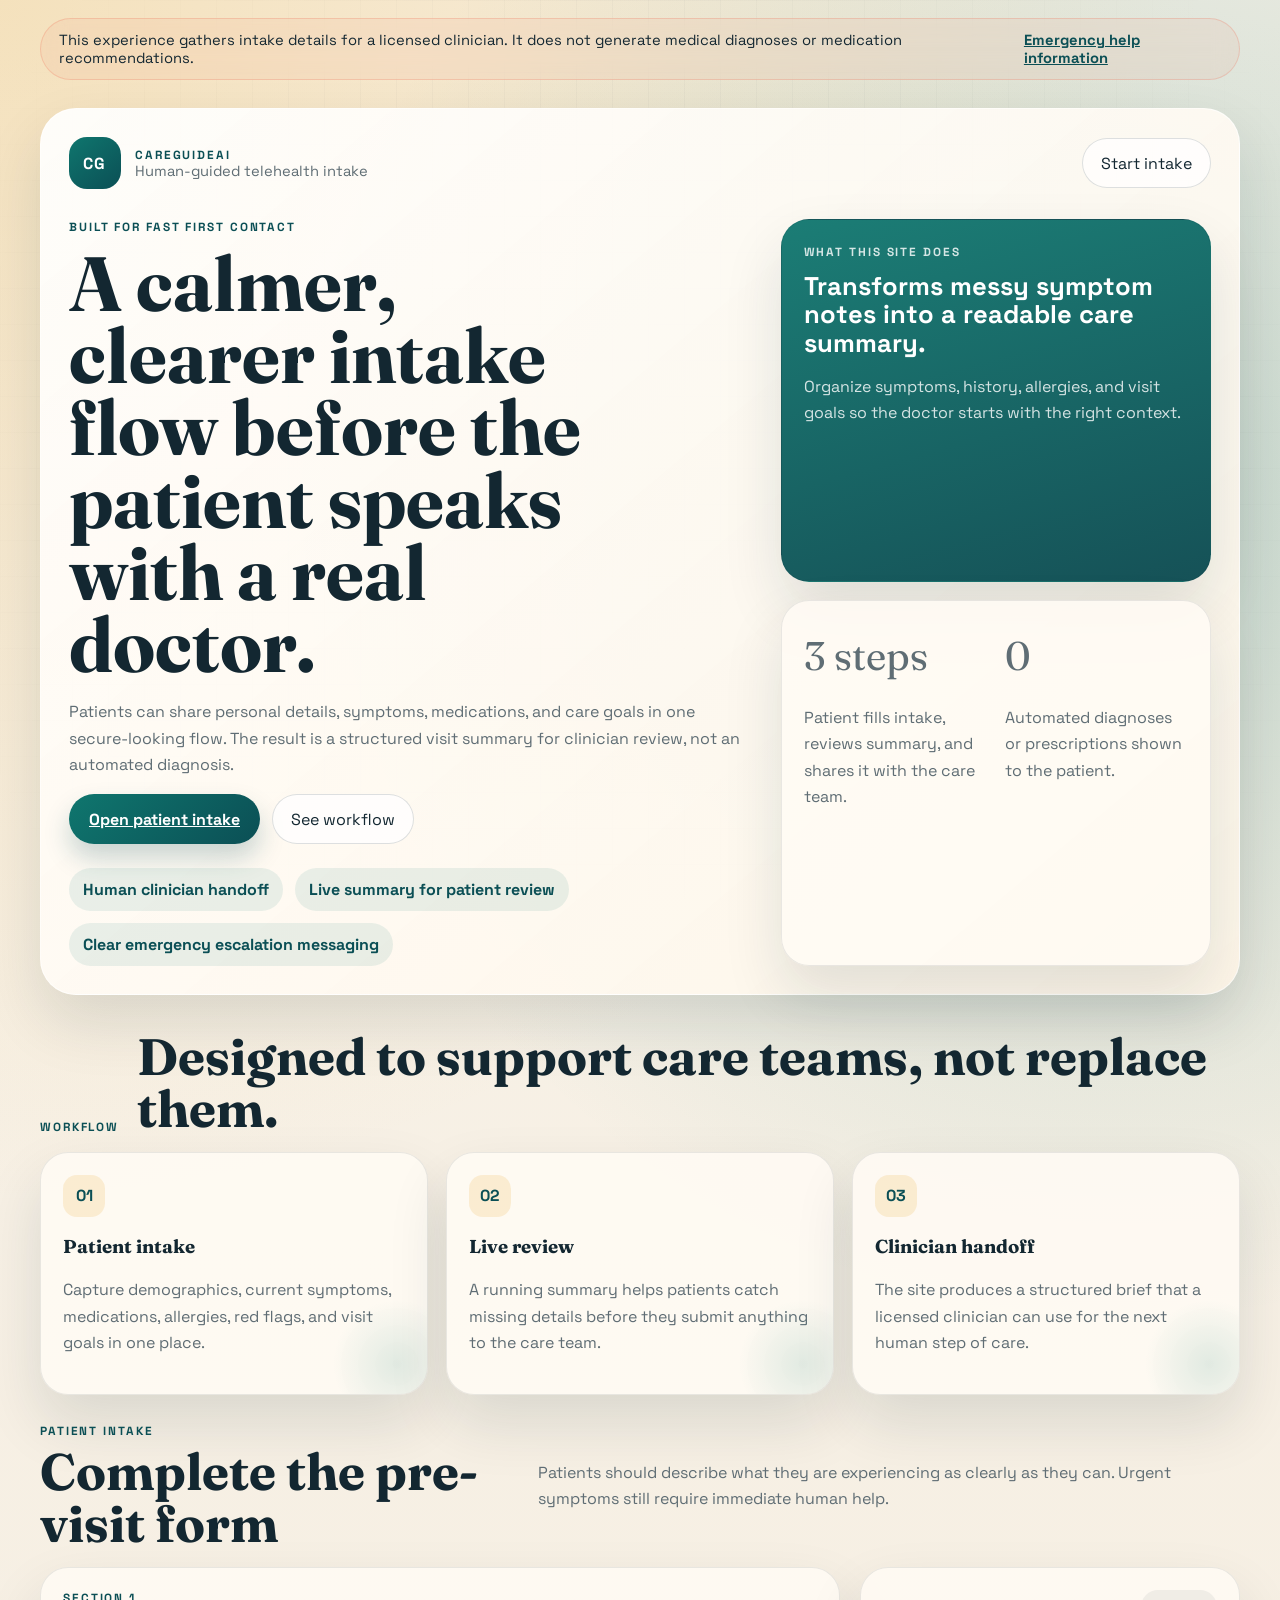
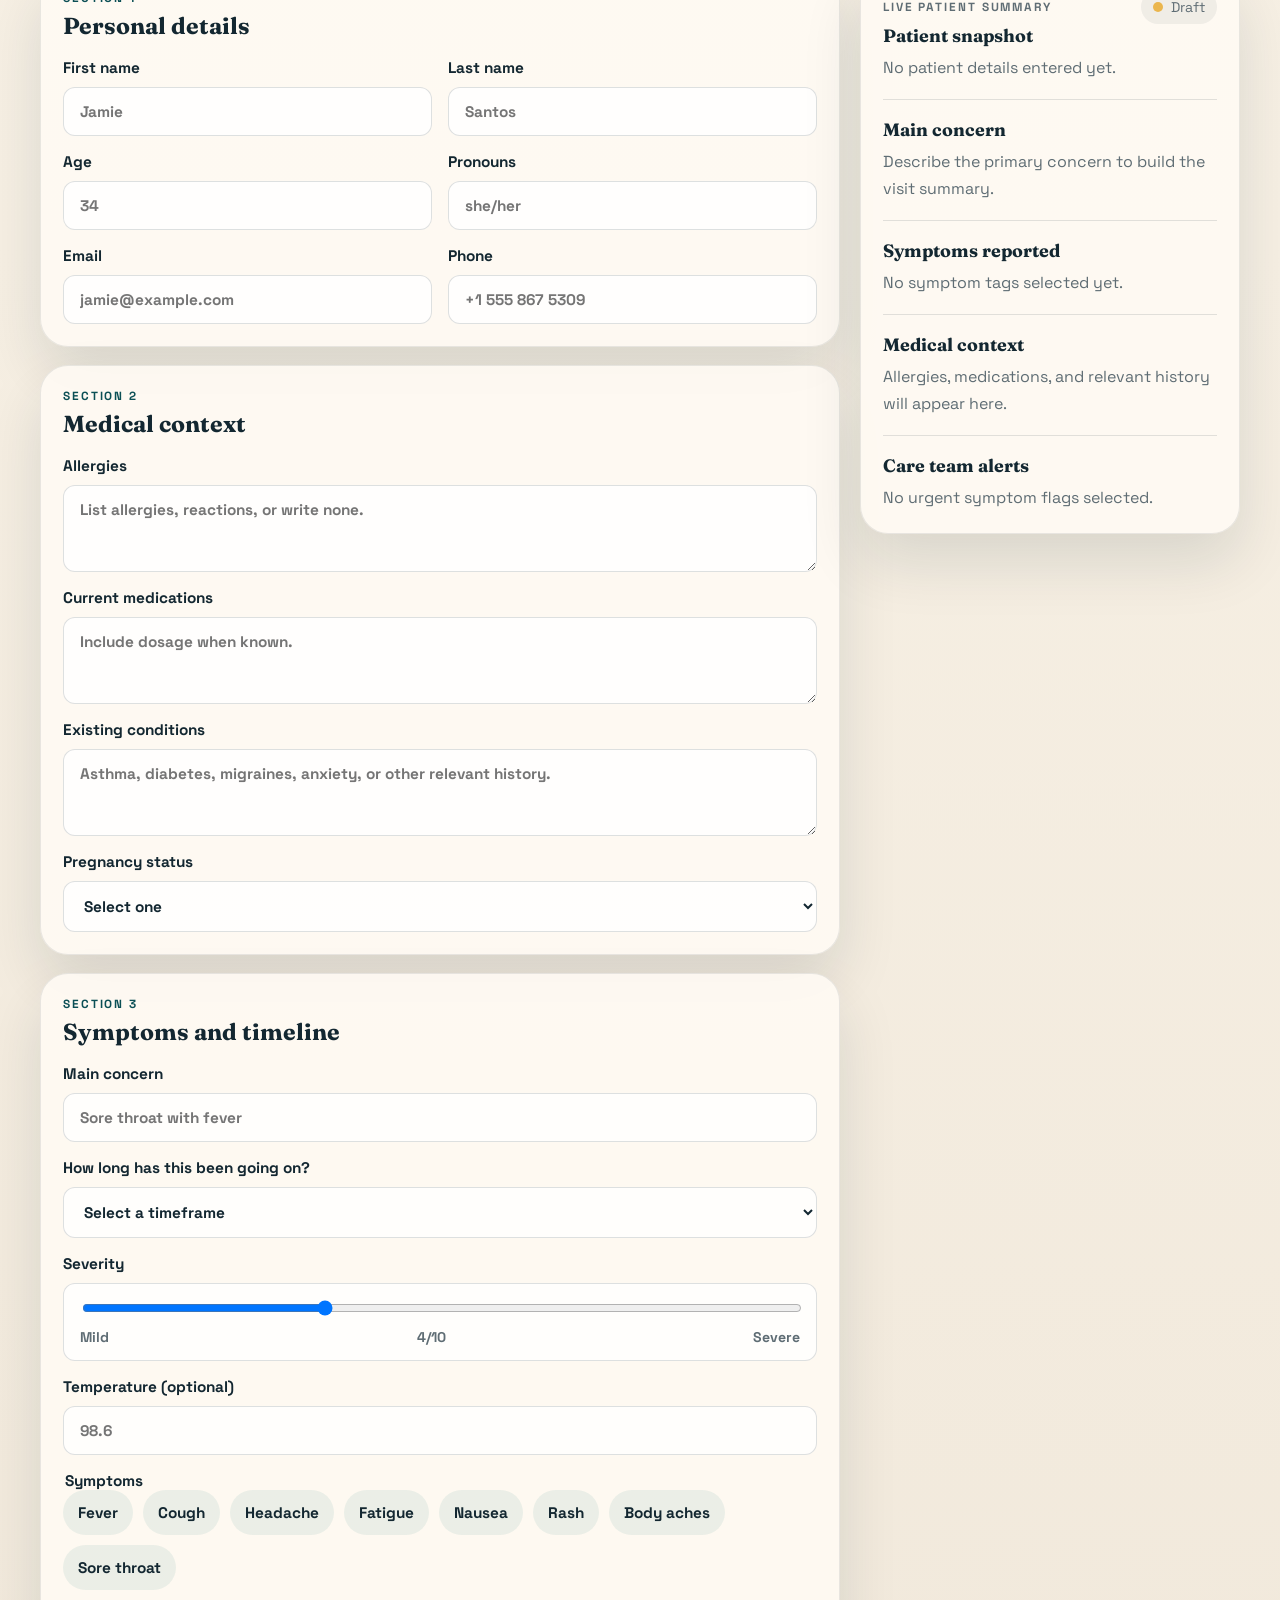
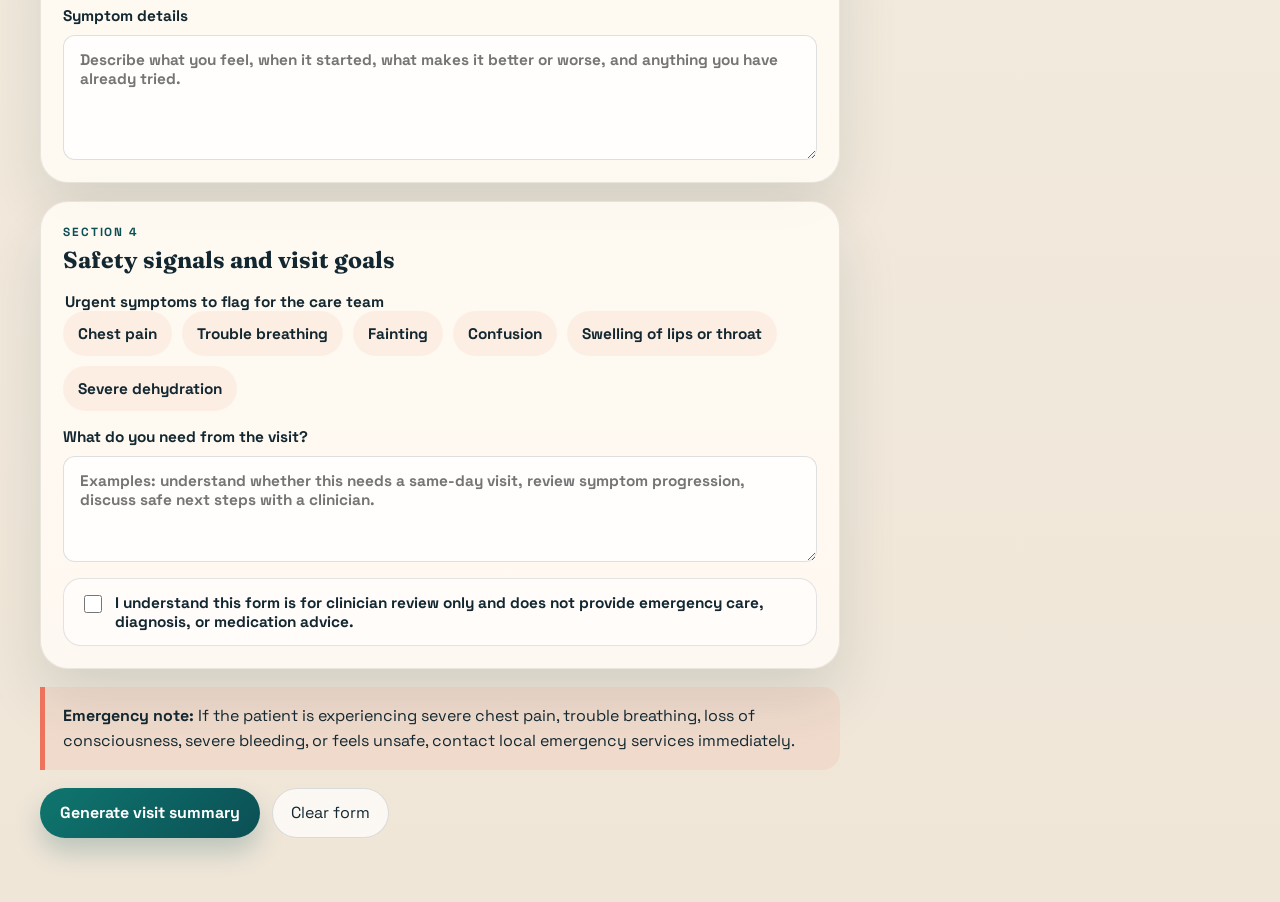
==== index.html @ bb49997b "Build intake website and sync project files" ====
<!DOCTYPE html>
<html lang="en">
  <head>
    <meta charset="UTF-8" />
    <meta name="viewport" content="width=device-width, initial-scale=1.0" />
    <title>CareGuideAI Intake</title>
    <meta
      name="description"
      content="A human-reviewed telehealth intake experience that gathers patient details and symptoms for clinician follow-up."
    />
    <link rel="preconnect" href="https://fonts.googleapis.com" />
    <link rel="preconnect" href="https://fonts.gstatic.com" crossorigin />
    <link
      href="https://fonts.googleapis.com/css2?family=Fraunces:opsz,wght@9..144,600;9..144,700&family=Space+Grotesk:wght@400;500;700&display=swap"
      rel="stylesheet"
    />
    <link rel="stylesheet" href="styles.css" />
  </head>
  <body>
    <div class="site-shell">
      <div class="safety-bar">
        <p>
          This experience gathers intake details for a licensed clinician. It
          does not generate medical diagnoses or medication recommendations.
        </p>
        <a href="#emergency-note">Emergency help information</a>
      </div>

      <header class="hero reveal">
        <nav class="topbar">
          <div class="brand-lockup">
            <span class="brand-mark">CG</span>
            <div>
              <p class="eyebrow">CareGuideAI</p>
              <p class="brand-copy">Human-guided telehealth intake</p>
            </div>
          </div>
          <a class="ghost-link" href="#intake">Start intake</a>
        </nav>

        <div class="hero-grid">
          <section class="hero-copy">
            <p class="eyebrow">Built for fast first contact</p>
            <h1>
              A calmer, clearer intake flow before the patient speaks with a
              real doctor.
            </h1>
            <p class="hero-text">
              Patients can share personal details, symptoms, medications, and
              care goals in one secure-looking flow. The result is a structured
              visit summary for clinician review, not an automated diagnosis.
            </p>
            <div class="cta-row">
              <a class="primary-button" href="#intake">Open patient intake</a>
              <a class="secondary-button" href="#workflow">See workflow</a>
            </div>
            <ul class="trust-points">
              <li>Human clinician handoff</li>
              <li>Live summary for patient review</li>
              <li>Clear emergency escalation messaging</li>
            </ul>
          </section>

          <aside class="hero-panel">
            <div class="hero-card accent-card">
              <p class="mini-label">What this site does</p>
              <h2>Transforms messy symptom notes into a readable care summary.</h2>
              <p>
                Organize symptoms, history, allergies, and visit goals so the
                doctor starts with the right context.
              </p>
            </div>
            <div class="hero-card metric-card">
              <div>
                <p class="metric-value">3 steps</p>
                <p class="metric-copy">Patient fills intake, reviews summary, and shares it with the care team.</p>
              </div>
              <div>
                <p class="metric-value">0</p>
                <p class="metric-copy">Automated diagnoses or prescriptions shown to the patient.</p>
              </div>
            </div>
          </aside>
        </div>
      </header>

      <main>
        <section id="workflow" class="workflow reveal">
          <div class="section-heading">
            <p class="eyebrow">Workflow</p>
            <h2>Designed to support care teams, not replace them.</h2>
          </div>
          <div class="workflow-grid">
            <article class="workflow-card">
              <span>01</span>
              <h3>Patient intake</h3>
              <p>
                Capture demographics, current symptoms, medications, allergies,
                red flags, and visit goals in one place.
              </p>
            </article>
            <article class="workflow-card">
              <span>02</span>
              <h3>Live review</h3>
              <p>
                A running summary helps patients catch missing details before
                they submit anything to the care team.
              </p>
            </article>
            <article class="workflow-card">
              <span>03</span>
              <h3>Clinician handoff</h3>
              <p>
                The site produces a structured brief that a licensed clinician
                can use for the next human step of care.
              </p>
            </article>
          </div>
        </section>

        <section id="intake" class="intake reveal">
          <div class="section-heading intake-heading">
            <div>
              <p class="eyebrow">Patient intake</p>
              <h2>Complete the pre-visit form</h2>
            </div>
            <p class="section-note">
              Patients should describe what they are experiencing as clearly as
              they can. Urgent symptoms still require immediate human help.
            </p>
          </div>

          <div class="intake-layout">
            <form id="intake-form" class="intake-form" novalidate>
              <section class="form-card">
                <div class="card-heading">
                  <p class="mini-label">Section 1</p>
                  <h3>Personal details</h3>
                </div>
                <div class="field-grid two-col">
                  <label>
                    First name
                    <input type="text" name="firstName" placeholder="Jamie" required />
                  </label>
                  <label>
                    Last name
                    <input type="text" name="lastName" placeholder="Santos" required />
                  </label>
                  <label>
                    Age
                    <input type="number" name="age" min="0" max="120" placeholder="34" required />
                  </label>
                  <label>
                    Pronouns
                    <input type="text" name="pronouns" placeholder="she/her" />
                  </label>
                  <label>
                    Email
                    <input type="email" name="email" placeholder="jamie@example.com" required />
                  </label>
                  <label>
                    Phone
                    <input type="tel" name="phone" placeholder="+1 555 867 5309" required />
                  </label>
                </div>
              </section>

              <section class="form-card">
                <div class="card-heading">
                  <p class="mini-label">Section 2</p>
                  <h3>Medical context</h3>
                </div>
                <div class="field-grid">
                  <label>
                    Allergies
                    <textarea
                      name="allergies"
                      rows="3"
                      placeholder="List allergies, reactions, or write none."
                    ></textarea>
                  </label>
                  <label>
                    Current medications
                    <textarea
                      name="medications"
                      rows="3"
                      placeholder="Include dosage when known."
                    ></textarea>
                  </label>
                  <label>
                    Existing conditions
                    <textarea
                      name="conditions"
                      rows="3"
                      placeholder="Asthma, diabetes, migraines, anxiety, or other relevant history."
                    ></textarea>
                  </label>
                  <label>
                    Pregnancy status
                    <select name="pregnancyStatus">
                      <option value="">Select one</option>
                      <option value="Not applicable">Not applicable</option>
                      <option value="Pregnant">Pregnant</option>
                      <option value="Possibly pregnant">Possibly pregnant</option>
                      <option value="Prefer not to say">Prefer not to say</option>
                    </select>
                  </label>
                </div>
              </section>

              <section class="form-card">
                <div class="card-heading">
                  <p class="mini-label">Section 3</p>
                  <h3>Symptoms and timeline</h3>
                </div>
                <div class="field-grid">
                  <label>
                    Main concern
                    <input
                      type="text"
                      name="mainConcern"
                      placeholder="Sore throat with fever"
                      required
                    />
                  </label>
                  <label>
                    How long has this been going on?
                    <select name="duration">
                      <option value="">Select a timeframe</option>
                      <option value="Less than 24 hours">Less than 24 hours</option>
                      <option value="1 to 3 days">1 to 3 days</option>
                      <option value="4 to 7 days">4 to 7 days</option>
                      <option value="More than 1 week">More than 1 week</option>
                      <option value="Recurring">Recurring</option>
                    </select>
                  </label>
                  <label>
                    Severity
                    <div class="range-wrap">
                      <input type="range" name="severity" min="1" max="10" value="4" />
                      <div class="range-caption">
                        <span>Mild</span>
                        <output for="severity" id="severity-output">4/10</output>
                        <span>Severe</span>
                      </div>
                    </div>
                  </label>
                  <label>
                    Temperature (optional)
                    <input
                      type="number"
                      name="temperature"
                      min="90"
                      max="110"
                      step="0.1"
                      placeholder="98.6"
                    />
                  </label>
                  <fieldset class="chip-fieldset">
                    <legend>Symptoms</legend>
                    <div class="chip-grid">
                      <label class="chip">
                        <input type="checkbox" name="symptoms" value="Fever" />
                        <span>Fever</span>
                      </label>
                      <label class="chip">
                        <input type="checkbox" name="symptoms" value="Cough" />
                        <span>Cough</span>
                      </label>
                      <label class="chip">
                        <input type="checkbox" name="symptoms" value="Headache" />
                        <span>Headache</span>
                      </label>
                      <label class="chip">
                        <input type="checkbox" name="symptoms" value="Fatigue" />
                        <span>Fatigue</span>
                      </label>
                      <label class="chip">
                        <input type="checkbox" name="symptoms" value="Nausea" />
                        <span>Nausea</span>
                      </label>
                      <label class="chip">
                        <input type="checkbox" name="symptoms" value="Rash" />
                        <span>Rash</span>
                      </label>
                      <label class="chip">
                        <input type="checkbox" name="symptoms" value="Body aches" />
                        <span>Body aches</span>
                      </label>
                      <label class="chip">
                        <input type="checkbox" name="symptoms" value="Sore throat" />
                        <span>Sore throat</span>
                      </label>
                    </div>
                  </fieldset>
                  <label>
                    Symptom details
                    <textarea
                      name="symptomDetails"
                      rows="5"
                      placeholder="Describe what you feel, when it started, what makes it better or worse, and anything you have already tried."
                      required
                    ></textarea>
                  </label>
                </div>
              </section>

              <section class="form-card">
                <div class="card-heading">
                  <p class="mini-label">Section 4</p>
                  <h3>Safety signals and visit goals</h3>
                </div>
                <div class="field-grid">
                  <fieldset class="chip-fieldset">
                    <legend>Urgent symptoms to flag for the care team</legend>
                    <div class="chip-grid">
                      <label class="chip chip-alert">
                        <input type="checkbox" name="redFlags" value="Chest pain" />
                        <span>Chest pain</span>
                      </label>
                      <label class="chip chip-alert">
                        <input type="checkbox" name="redFlags" value="Trouble breathing" />
                        <span>Trouble breathing</span>
                      </label>
                      <label class="chip chip-alert">
                        <input type="checkbox" name="redFlags" value="Fainting" />
                        <span>Fainting</span>
                      </label>
                      <label class="chip chip-alert">
                        <input type="checkbox" name="redFlags" value="Confusion" />
                        <span>Confusion</span>
                      </label>
                      <label class="chip chip-alert">
                        <input type="checkbox" name="redFlags" value="Swelling of lips or throat" />
                        <span>Swelling of lips or throat</span>
                      </label>
                      <label class="chip chip-alert">
                        <input type="checkbox" name="redFlags" value="Severe dehydration" />
                        <span>Severe dehydration</span>
                      </label>
                    </div>
                  </fieldset>
                  <label>
                    What do you need from the visit?
                    <textarea
                      name="visitGoals"
                      rows="4"
                      placeholder="Examples: understand whether this needs a same-day visit, review symptom progression, discuss safe next steps with a clinician."
                    ></textarea>
                  </label>
                  <label class="consent">
                    <input type="checkbox" name="consent" required />
                    <span>
                      I understand this form is for clinician review only and
                      does not provide emergency care, diagnosis, or medication
                      advice.
                    </span>
                  </label>
                </div>
              </section>

              <div id="emergency-note" class="emergency-note">
                <strong>Emergency note:</strong>
                If the patient is experiencing severe chest pain, trouble
                breathing, loss of consciousness, severe bleeding, or feels
                unsafe, contact local emergency services immediately.
              </div>

              <div class="form-actions">
                <button class="primary-button" type="submit">Generate visit summary</button>
                <button class="secondary-button" type="reset">Clear form</button>
              </div>
            </form>

            <aside class="summary-panel">
              <div class="summary-card">
                <div class="summary-header">
                  <p class="mini-label">Live patient summary</p>
                  <div class="status-pill">
                    <span class="status-dot"></span>
                    Draft
                  </div>
                </div>

                <section>
                  <h3>Patient snapshot</h3>
                  <p id="summary-identity">No patient details entered yet.</p>
                </section>

                <section>
                  <h3>Main concern</h3>
                  <p id="summary-main-concern">Describe the primary concern to build the visit summary.</p>
                </section>

                <section>
                  <h3>Symptoms reported</h3>
                  <p id="summary-symptoms">No symptom tags selected yet.</p>
                </section>

                <section>
                  <h3>Medical context</h3>
                  <p id="summary-context">Allergies, medications, and relevant history will appear here.</p>
                </section>

                <section>
                  <h3>Care team alerts</h3>
                  <div id="summary-alerts" class="alert-stack">
                    <p class="muted">No urgent symptom flags selected.</p>
                  </div>
                </section>
              </div>
            </aside>
          </div>
        </section>

        <section id="result" class="result reveal" hidden>
          <div class="section-heading">
            <p class="eyebrow">Clinician handoff</p>
            <h2>Visit summary ready to share</h2>
          </div>
          <div class="result-card">
            <div class="result-banner">
              <span>Human review required</span>
              <p>
                This summary is for a licensed clinician to review. It does not
                replace medical judgment or emergency services.
              </p>
            </div>
            <pre id="result-summary" class="summary-output"></pre>
            <div class="result-actions">
              <button id="copy-summary" class="primary-button" type="button">Copy summary</button>
              <button id="edit-intake" class="secondary-button" type="button">Edit intake</button>
            </div>
            <p id="copy-feedback" class="copy-feedback" aria-live="polite"></p>
          </div>
        </section>
      </main>
    </div>

    <script src="script.js"></script>
  </body>
</html>
---- styles.css ----
:root {
  --bg: #f6efe3;
  --bg-alt: #fffaf2;
  --panel: rgba(255, 251, 244, 0.88);
  --ink: #132731;
  --muted: #5f6d74;
  --teal: #0f766e;
  --teal-deep: #0b4f55;
  --coral: #ee735d;
  --mustard: #ebb64d;
  --line: rgba(19, 39, 49, 0.12);
  --shadow: 0 28px 60px rgba(19, 39, 49, 0.12);
  --radius-lg: 28px;
  --radius-md: 18px;
  --radius-sm: 12px;
}

* {
  box-sizing: border-box;
}

html {
  scroll-behavior: smooth;
}

body {
  margin: 0;
  font-family: "Space Grotesk", sans-serif;
  color: var(--ink);
  background:
    radial-gradient(circle at top left, rgba(235, 182, 77, 0.28), transparent 28%),
    radial-gradient(circle at 88% 12%, rgba(15, 118, 110, 0.22), transparent 22%),
    linear-gradient(180deg, #f8f2e8 0%, #f6efe3 45%, #efe6d8 100%);
}

body::before {
  content: "";
  position: fixed;
  inset: 0;
  pointer-events: none;
  background-image:
    linear-gradient(rgba(19, 39, 49, 0.025) 1px, transparent 1px),
    linear-gradient(90deg, rgba(19, 39, 49, 0.025) 1px, transparent 1px);
  background-size: 36px 36px;
  mask-image: radial-gradient(circle at center, black 55%, transparent 95%);
}

.site-shell {
  width: min(1200px, calc(100% - 32px));
  margin: 18px auto 64px;
}

.safety-bar {
  display: flex;
  justify-content: space-between;
  align-items: center;
  gap: 16px;
  padding: 12px 18px;
  border: 1px solid rgba(238, 115, 93, 0.26);
  border-radius: 999px;
  background: rgba(238, 115, 93, 0.08);
  backdrop-filter: blur(12px);
}

.safety-bar p,
.safety-bar a {
  margin: 0;
  font-size: 0.92rem;
}

.safety-bar a {
  color: var(--teal-deep);
  font-weight: 700;
}

.hero,
.workflow,
.intake,
.result {
  margin-top: 28px;
}

.hero {
  padding: 28px;
  border-radius: 36px;
  background:
    linear-gradient(140deg, rgba(255, 255, 255, 0.86), rgba(255, 246, 232, 0.92)),
    rgba(255, 255, 255, 0.3);
  border: 1px solid rgba(255, 255, 255, 0.7);
  box-shadow: var(--shadow);
}

.topbar {
  display: flex;
  justify-content: space-between;
  align-items: center;
  gap: 20px;
}

.brand-lockup {
  display: flex;
  align-items: center;
  gap: 14px;
}

.brand-mark {
  display: inline-grid;
  place-items: center;
  width: 52px;
  height: 52px;
  border-radius: 18px;
  background: linear-gradient(140deg, var(--teal), var(--teal-deep));
  color: white;
  font-weight: 700;
  letter-spacing: 0.08em;
}

.eyebrow,
.mini-label,
.brand-copy {
  margin: 0;
}

.eyebrow,
.mini-label {
  text-transform: uppercase;
  letter-spacing: 0.16em;
  font-size: 0.74rem;
  font-weight: 700;
  color: var(--teal-deep);
}

.brand-copy {
  color: var(--muted);
  font-size: 0.92rem;
}

.ghost-link,
.secondary-button {
  color: var(--ink);
  text-decoration: none;
  font-weight: 700;
  border: 1px solid var(--line);
  background: rgba(255, 255, 255, 0.72);
}

.hero-grid {
  display: grid;
  grid-template-columns: 1.35fr 0.85fr;
  gap: 28px;
  margin-top: 30px;
}

.hero-copy h1,
.section-heading h2,
.card-heading h3,
.workflow-card h3,
.summary-card h3,
.result-banner span {
  font-family: "Fraunces", serif;
  font-weight: 700;
}

.hero-copy h1 {
  margin: 14px 0 18px;
  font-size: clamp(2.8rem, 6vw, 5rem);
  line-height: 0.94;
  max-width: 11ch;
}

.hero-text,
.section-note,
.workflow-card p,
.hero-card p,
.metric-copy,
.result-banner p {
  color: var(--muted);
  line-height: 1.65;
}

.cta-row,
.form-actions,
.result-actions {
  display: flex;
  flex-wrap: wrap;
  gap: 12px;
}

.primary-button,
.secondary-button,
.ghost-link {
  display: inline-flex;
  align-items: center;
  justify-content: center;
  min-height: 50px;
  padding: 0 20px;
  border-radius: 999px;
  font: inherit;
  cursor: pointer;
  transition:
    transform 160ms ease,
    box-shadow 160ms ease,
    background 160ms ease;
}

.primary-button {
  border: none;
  background: linear-gradient(135deg, var(--teal), var(--teal-deep));
  color: white;
  font-weight: 700;
  box-shadow: 0 14px 26px rgba(11, 79, 85, 0.22);
}

.primary-button:hover,
.secondary-button:hover,
.ghost-link:hover {
  transform: translateY(-2px);
}

.secondary-button,
.ghost-link {
  padding-inline: 18px;
  border: 1px solid rgba(19, 39, 49, 0.14);
}

.trust-points {
  display: flex;
  flex-wrap: wrap;
  gap: 12px;
  padding: 0;
  margin: 24px 0 0;
  list-style: none;
}

.trust-points li {
  padding: 11px 14px;
  border-radius: 999px;
  background: rgba(15, 118, 110, 0.09);
  color: var(--teal-deep);
  font-weight: 700;
}

.hero-panel {
  display: grid;
  gap: 18px;
}

.hero-card,
.workflow-card,
.form-card,
.summary-card,
.result-card {
  border-radius: var(--radius-lg);
  border: 1px solid rgba(19, 39, 49, 0.09);
  background: var(--panel);
  box-shadow: var(--shadow);
}

.hero-card {
  padding: 22px;
}

.hero-card h2 {
  margin: 10px 0 8px;
  font-size: 1.6rem;
  line-height: 1.12;
}

.accent-card {
  background:
    linear-gradient(165deg, rgba(15, 118, 110, 0.95), rgba(9, 72, 78, 0.95)),
    var(--panel);
  color: white;
}

.accent-card .mini-label,
.accent-card p {
  color: rgba(255, 255, 255, 0.82);
}

.metric-card {
  display: grid;
  grid-template-columns: repeat(2, minmax(0, 1fr));
  gap: 18px;
}

.metric-value {
  margin: 0 0 6px;
  font-family: "Fraunces", serif;
  font-size: 2.5rem;
  line-height: 1;
}

.section-heading {
  display: flex;
  justify-content: space-between;
  align-items: end;
  gap: 18px;
  margin-bottom: 18px;
}

.section-heading h2 {
  margin: 8px 0 0;
  font-size: clamp(2rem, 4vw, 3.2rem);
  line-height: 1;
}

.workflow-grid {
  display: grid;
  grid-template-columns: repeat(3, minmax(0, 1fr));
  gap: 18px;
}

.workflow-card {
  position: relative;
  overflow: hidden;
  padding: 22px;
}

.workflow-card span {
  display: inline-grid;
  place-items: center;
  width: 42px;
  height: 42px;
  border-radius: 14px;
  background: rgba(235, 182, 77, 0.2);
  color: var(--teal-deep);
  font-weight: 700;
}

.workflow-card::after {
  content: "";
  position: absolute;
  inset: auto -40px -40px auto;
  width: 140px;
  height: 140px;
  border-radius: 50%;
  background: radial-gradient(circle, rgba(15, 118, 110, 0.12), transparent 65%);
}

.intake-heading {
  align-items: center;
}

.intake-layout {
  display: grid;
  grid-template-columns: minmax(0, 1.1fr) minmax(320px, 380px);
  gap: 20px;
  align-items: start;
}

.intake-form {
  display: grid;
  gap: 18px;
}

.form-card,
.summary-card,
.result-card {
  padding: 22px;
}

.card-heading h3 {
  margin: 6px 0 0;
  font-size: 1.45rem;
}

.field-grid {
  display: grid;
  gap: 16px;
  margin-top: 18px;
}

.two-col {
  grid-template-columns: repeat(2, minmax(0, 1fr));
}

label,
fieldset {
  display: grid;
  gap: 10px;
  font-size: 0.96rem;
  font-weight: 700;
}

input,
textarea,
select {
  width: 100%;
  border: 1px solid rgba(19, 39, 49, 0.14);
  border-radius: var(--radius-sm);
  background: rgba(255, 255, 255, 0.78);
  padding: 14px 16px;
  font: inherit;
  color: var(--ink);
}

textarea {
  resize: vertical;
}

input:focus,
textarea:focus,
select:focus {
  outline: 2px solid rgba(15, 118, 110, 0.18);
  border-color: rgba(15, 118, 110, 0.45);
}

.range-wrap {
  padding: 14px 16px;
  border: 1px solid rgba(19, 39, 49, 0.14);
  border-radius: var(--radius-sm);
  background: rgba(255, 255, 255, 0.78);
}

input[type="range"] {
  padding: 0;
  border: none;
  background: transparent;
}

.range-caption {
  display: flex;
  justify-content: space-between;
  align-items: center;
  margin-top: 8px;
  font-size: 0.88rem;
  color: var(--muted);
}

.chip-fieldset {
  padding: 0;
  border: none;
  margin: 0;
}

.chip-grid {
  display: flex;
  flex-wrap: wrap;
  gap: 10px;
}

.chip {
  position: relative;
  display: inline-flex;
  align-items: center;
}

.chip input {
  position: absolute;
  inset: 0;
  opacity: 0;
  cursor: pointer;
}

.chip span {
  display: inline-flex;
  align-items: center;
  padding: 12px 14px;
  border-radius: 999px;
  background: rgba(15, 118, 110, 0.08);
  color: var(--ink);
  border: 1px solid transparent;
  transition: all 140ms ease;
}

.chip input:checked + span {
  background: rgba(15, 118, 110, 0.16);
  border-color: rgba(15, 118, 110, 0.3);
  color: var(--teal-deep);
}

.chip-alert span {
  background: rgba(238, 115, 93, 0.08);
}

.chip-alert input:checked + span {
  background: rgba(238, 115, 93, 0.16);
  border-color: rgba(238, 115, 93, 0.3);
  color: #943625;
}

.consent {
  grid-template-columns: auto 1fr;
  align-items: start;
  border: 1px solid rgba(19, 39, 49, 0.12);
  border-radius: var(--radius-md);
  padding: 14px 16px;
  background: rgba(255, 255, 255, 0.6);
}

.consent input {
  width: 18px;
  height: 18px;
  margin-top: 2px;
}

.emergency-note {
  border-left: 5px solid var(--coral);
  padding: 16px 18px;
  border-radius: 0 var(--radius-md) var(--radius-md) 0;
  background: rgba(238, 115, 93, 0.1);
  line-height: 1.6;
}

.summary-panel {
  position: sticky;
  top: 18px;
}

.summary-header {
  display: flex;
  justify-content: space-between;
  align-items: center;
  gap: 12px;
}

.summary-card section + section {
  margin-top: 18px;
  padding-top: 18px;
  border-top: 1px solid var(--line);
}

.summary-card h3 {
  margin: 0 0 8px;
  font-size: 1.12rem;
}

.summary-card p {
  margin: 0;
  line-height: 1.65;
  color: var(--muted);
}

.status-pill {
  display: inline-flex;
  align-items: center;
  gap: 8px;
  padding: 8px 12px;
  border-radius: 999px;
  background: rgba(19, 39, 49, 0.06);
  font-size: 0.88rem;
  color: var(--muted);
}

.status-dot {
  width: 10px;
  height: 10px;
  border-radius: 50%;
  background: var(--mustard);
}

.alert-stack {
  display: grid;
  gap: 10px;
}

.alert-chip {
  display: inline-flex;
  width: fit-content;
  padding: 10px 12px;
  border-radius: 999px;
  background: rgba(238, 115, 93, 0.14);
  color: #943625;
  font-weight: 700;
}

.muted {
  color: var(--muted);
}

.result-card {
  display: grid;
  gap: 18px;
}

.result-banner {
  padding: 18px;
  border-radius: var(--radius-md);
  background: linear-gradient(135deg, rgba(15, 118, 110, 0.12), rgba(235, 182, 77, 0.18));
}

.result-banner span {
  display: block;
  font-size: 1.3rem;
}

.summary-output {
  margin: 0;
  white-space: pre-wrap;
  font: 0.96rem/1.7 "Space Grotesk", sans-serif;
  background: rgba(255, 255, 255, 0.78);
  border: 1px solid rgba(19, 39, 49, 0.1);
  border-radius: var(--radius-md);
  padding: 18px;
}

.copy-feedback {
  min-height: 1.2em;
  margin: 0;
  color: var(--teal-deep);
  font-weight: 700;
}

.reveal {
  opacity: 0;
  transform: translateY(24px);
  transition:
    opacity 500ms ease,
    transform 500ms ease;
}

.reveal.visible {
  opacity: 1;
  transform: translateY(0);
}

@media (max-width: 980px) {
  .hero-grid,
  .intake-layout,
  .workflow-grid {
    grid-template-columns: 1fr;
  }

  .summary-panel {
    position: static;
  }
}

@media (max-width: 720px) {
  .site-shell {
    width: min(100% - 20px, 1200px);
  }

  .hero,
  .form-card,
  .summary-card,
  .result-card {
    padding: 18px;
  }

  .topbar,
  .section-heading,
  .safety-bar {
    flex-direction: column;
    align-items: flex-start;
  }

  .two-col,
  .metric-card {
    grid-template-columns: 1fr;
  }

  .hero-copy h1 {
    font-size: clamp(2.4rem, 14vw, 4rem);
  }
}
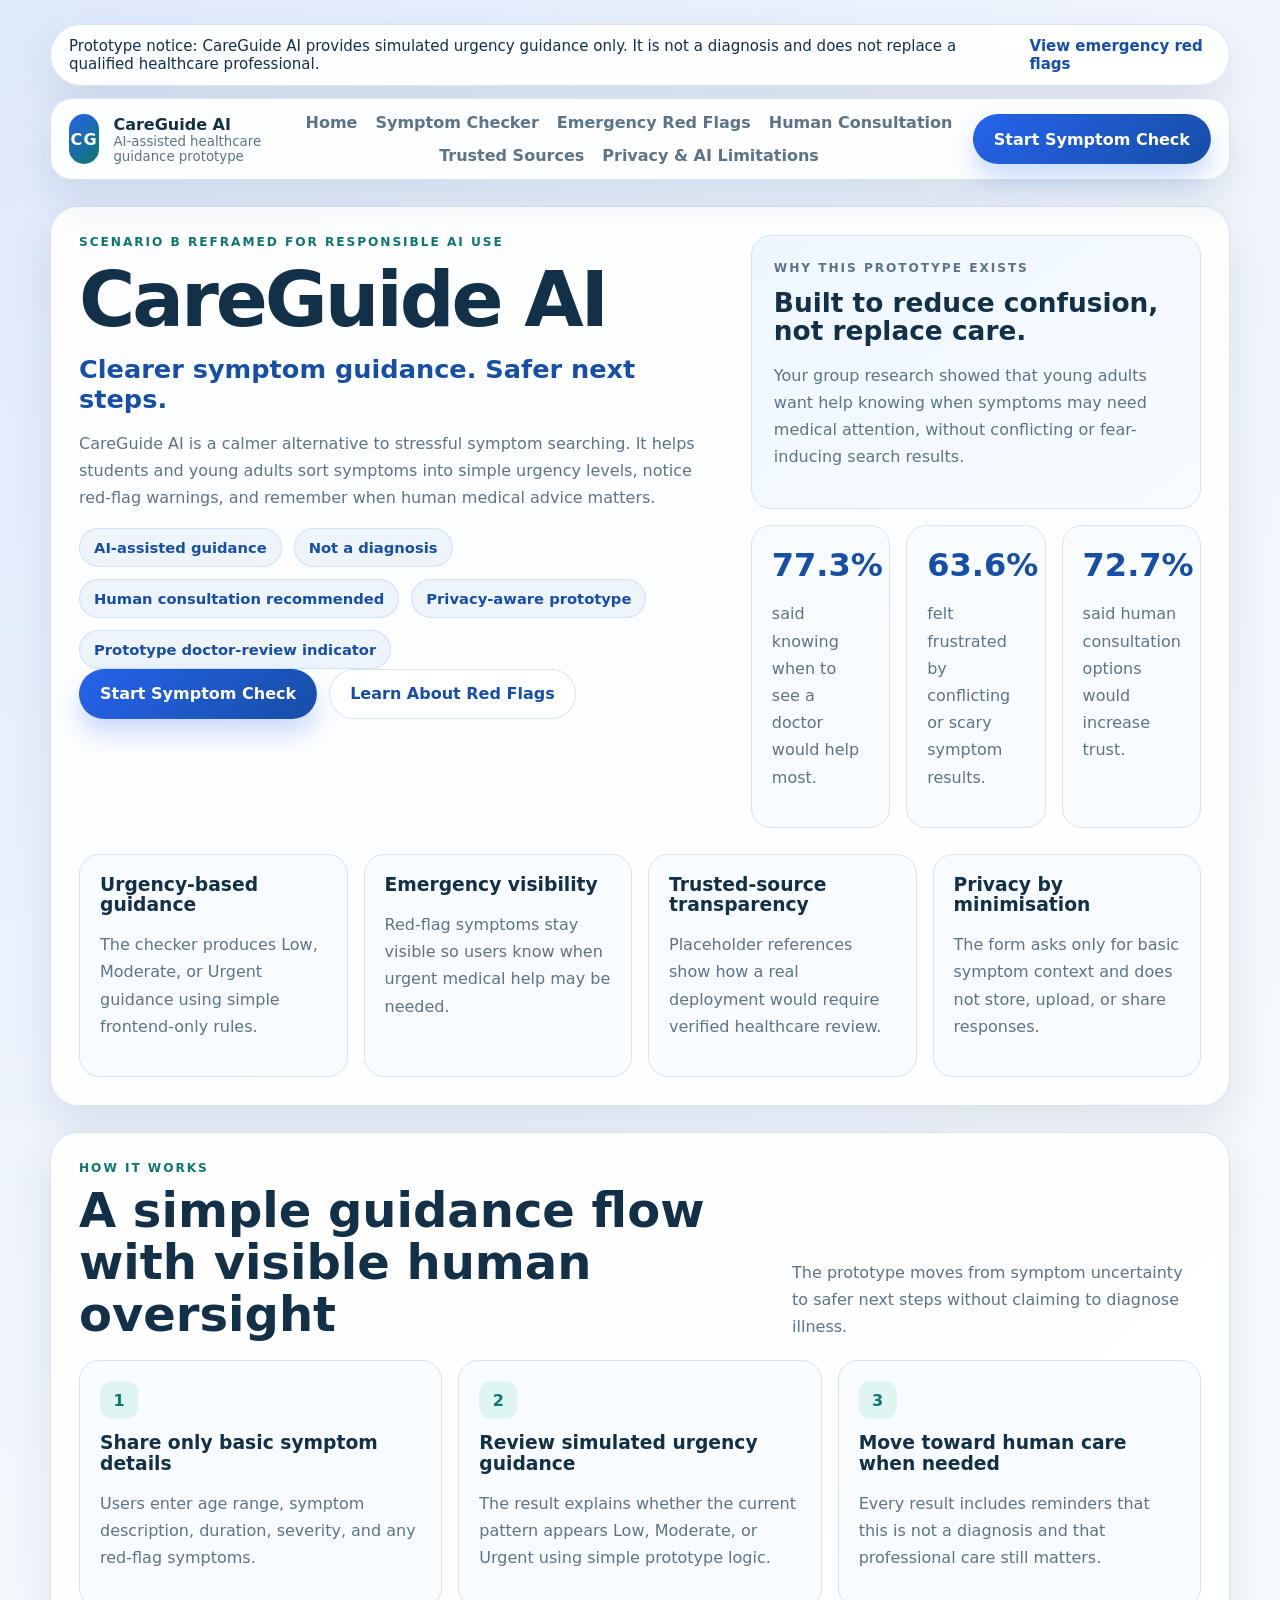
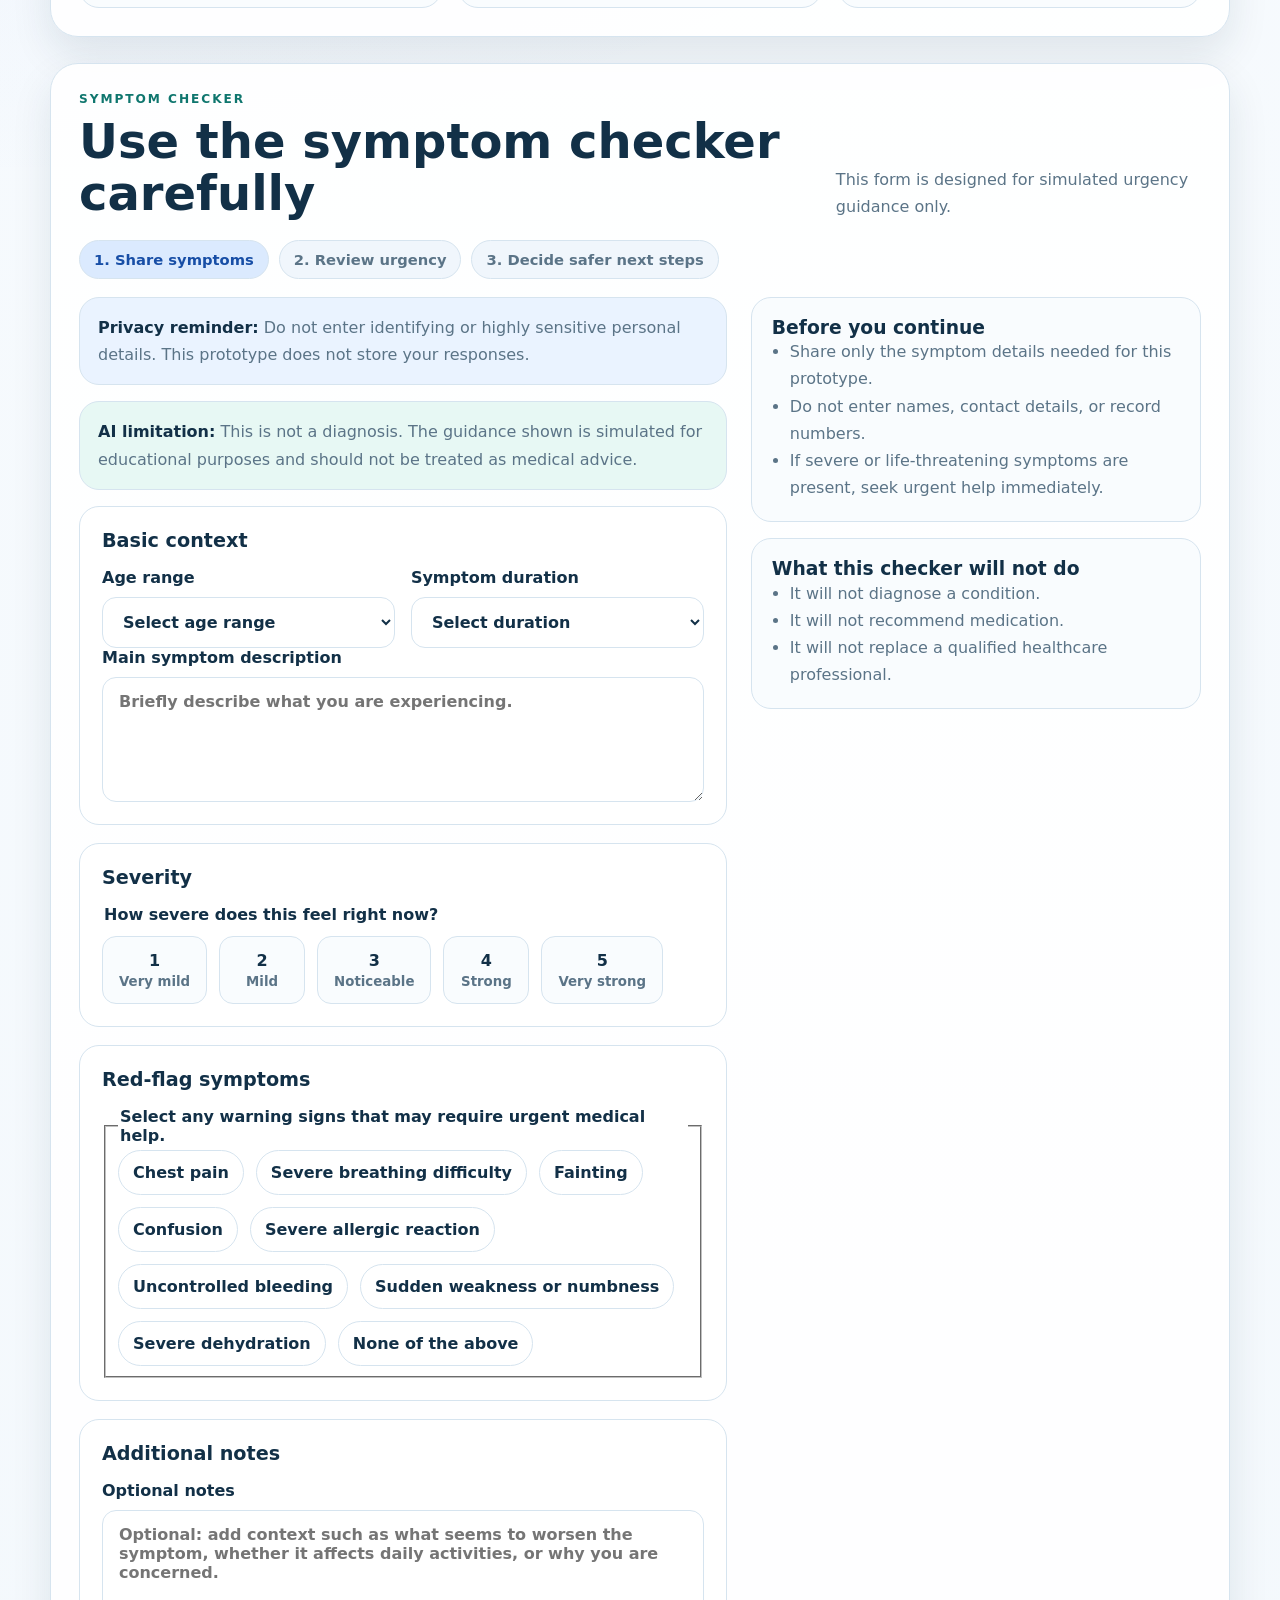
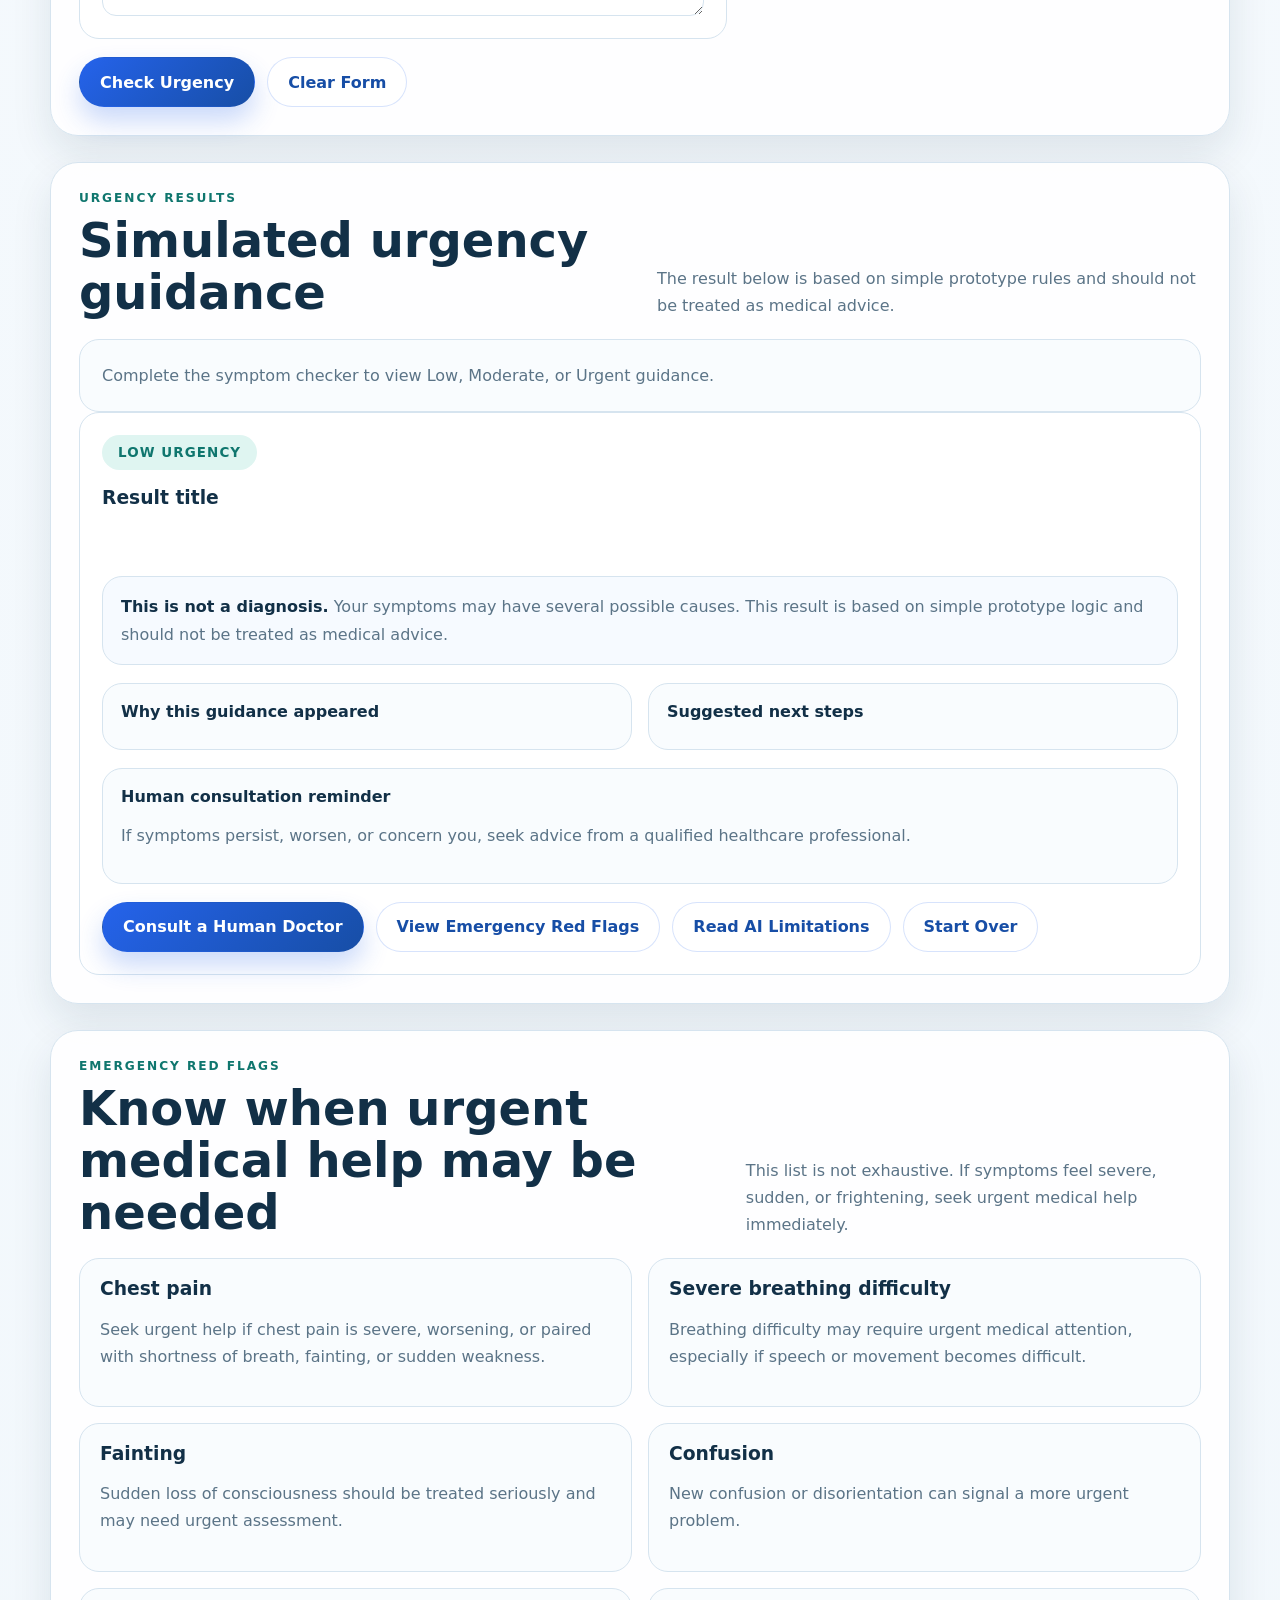
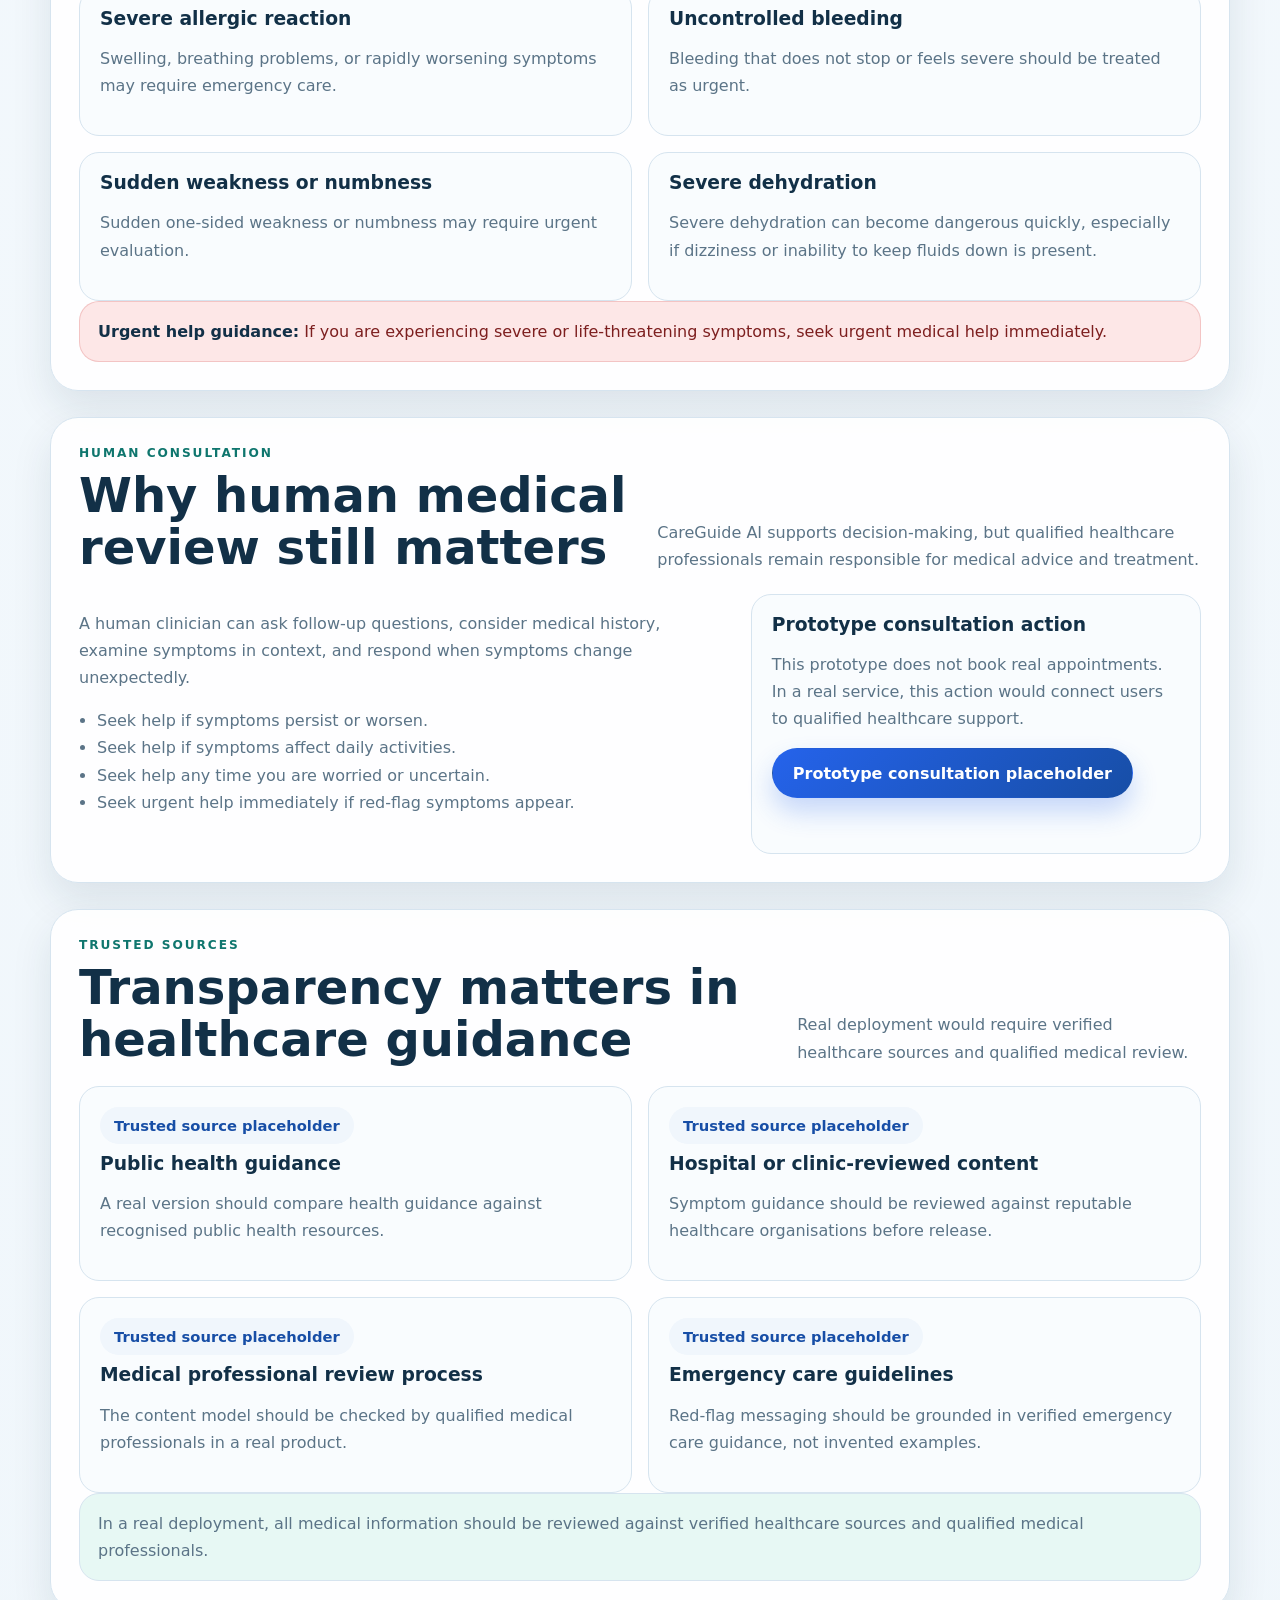
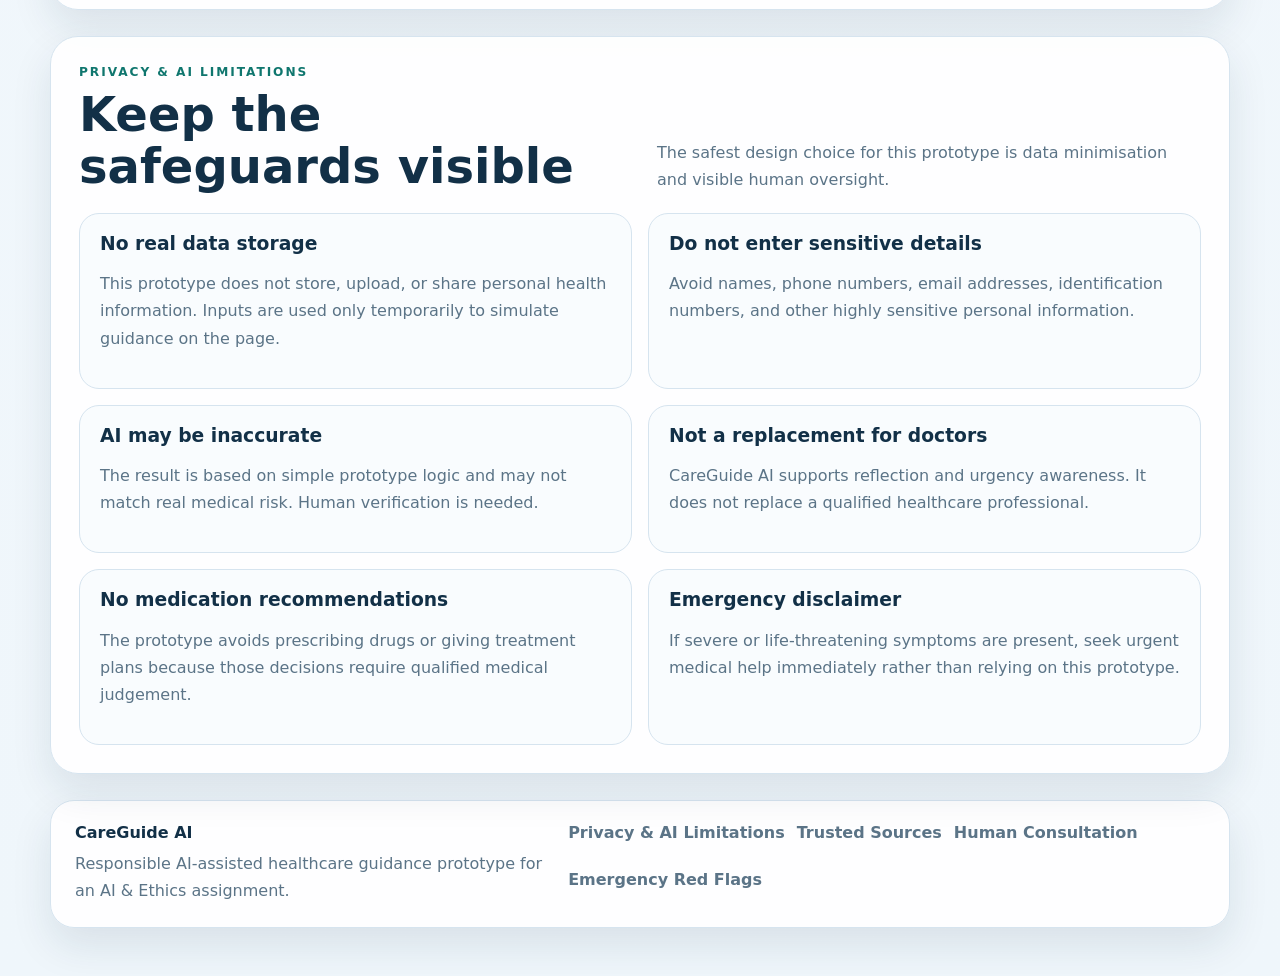
==== commit c03f599a: "Stage 2: PTCF Prompt with Attached Vibecoding Documents" ====
--- a/index.html
+++ b/index.html
@@ -3,438 +3,751 @@
   <head>
     <meta charset="UTF-8" />
     <meta name="viewport" content="width=device-width, initial-scale=1.0" />
-    <title>CareGuideAI Intake</title>
+    <title>CareGuide AI | Clearer symptom guidance. Safer next steps.</title>
     <meta
       name="description"
-      content="A human-reviewed telehealth intake experience that gathers patient details and symptoms for clinician follow-up."
-    />
-    <link rel="preconnect" href="https://fonts.googleapis.com" />
-    <link rel="preconnect" href="https://fonts.gstatic.com" crossorigin />
-    <link
-      href="https://fonts.googleapis.com/css2?family=Fraunces:opsz,wght@9..144,600;9..144,700&family=Space+Grotesk:wght@400;500;700&display=swap"
-      rel="stylesheet"
+      content="CareGuide AI is a responsible AI-assisted healthcare guidance prototype that offers simulated urgency guidance, privacy reminders, and human consultation prompts."
     />
     <link rel="stylesheet" href="styles.css" />
   </head>
   <body>
-    <div class="site-shell">
-      <div class="safety-bar">
-        <p>
-          This experience gathers intake details for a licensed clinician. It
-          does not generate medical diagnoses or medication recommendations.
-        </p>
-        <a href="#emergency-note">Emergency help information</a>
-      </div>
-
-      <header class="hero reveal">
-        <nav class="topbar">
-          <div class="brand-lockup">
-            <span class="brand-mark">CG</span>
+    <div class="page-shell">
+      <header class="site-header">
+        <div class="notice-banner" role="note">
+          <p>
+            Prototype notice: CareGuide AI provides simulated urgency guidance
+            only. It is not a diagnosis and does not replace a qualified
+            healthcare professional.
+          </p>
+          <a href="#emergency-red-flags">View emergency red flags</a>
+        </div>
+
+        <nav class="main-nav" aria-label="Primary">
+          <a class="brand" href="#home">
+            <span class="brand-mark" aria-hidden="true">CG</span>
+            <span>
+              <strong>CareGuide AI</strong>
+              <small>AI-assisted healthcare guidance prototype</small>
+            </span>
+          </a>
+
+          <div class="nav-links">
+            <a href="#home">Home</a>
+            <a href="#symptom-checker">Symptom Checker</a>
+            <a href="#emergency-red-flags">Emergency Red Flags</a>
+            <a href="#human-consultation">Human Consultation</a>
+            <a href="#trusted-sources">Trusted Sources</a>
+            <a href="#privacy-ai-limitations">Privacy &amp; AI Limitations</a>
+          </div>
+
+          <a class="primary-button nav-cta" href="#symptom-checker">
+            Start Symptom Check
+          </a>
+        </nav>
+      </header>
+
+      <main>
+        <section id="home" class="hero section-card reveal">
+          <div class="hero-grid">
+            <div class="hero-copy">
+              <p class="eyebrow">Scenario B reframed for responsible AI use</p>
+              <h1>CareGuide AI</h1>
+              <p class="tagline">Clearer symptom guidance. Safer next steps.</p>
+              <p class="hero-text">
+                CareGuide AI is a calmer alternative to stressful symptom
+                searching. It helps students and young adults sort symptoms into
+                simple urgency levels, notice red-flag warnings, and remember
+                when human medical advice matters.
+              </p>
+              <div class="badge-row" aria-label="Trust badges">
+                <span class="info-badge">AI-assisted guidance</span>
+                <span class="info-badge">Not a diagnosis</span>
+                <span class="info-badge">Human consultation recommended</span>
+                <span class="info-badge">Privacy-aware prototype</span>
+                <span class="info-badge">Prototype doctor-review indicator</span>
+              </div>
+              <div class="cta-row">
+                <a class="primary-button" href="#symptom-checker">
+                  Start Symptom Check
+                </a>
+                <a class="secondary-button" href="#emergency-red-flags">
+                  Learn About Red Flags
+                </a>
+              </div>
+            </div>
+
+            <aside class="hero-side">
+              <div class="hero-panel">
+                <p class="eyebrow">Why this prototype exists</p>
+                <h2>Built to reduce confusion, not replace care.</h2>
+                <p>
+                  Your group research showed that young adults want help knowing
+                  when symptoms may need medical attention, without conflicting
+                  or fear-inducing search results.
+                </p>
+              </div>
+              <div class="hero-stats" aria-label="Research highlights">
+                <article class="stat-card">
+                  <strong>77.3%</strong>
+                  <p>said knowing when to see a doctor would help most.</p>
+                </article>
+                <article class="stat-card">
+                  <strong>63.6%</strong>
+                  <p>felt frustrated by conflicting or scary symptom results.</p>
+                </article>
+                <article class="stat-card">
+                  <strong>72.7%</strong>
+                  <p>said human consultation options would increase trust.</p>
+                </article>
+              </div>
+            </aside>
+          </div>
+
+          <div class="feature-grid" aria-label="Core features">
+            <article class="feature-card">
+              <h3>Urgency-based guidance</h3>
+              <p>
+                The checker produces Low, Moderate, or Urgent guidance using
+                simple frontend-only rules.
+              </p>
+            </article>
+            <article class="feature-card">
+              <h3>Emergency visibility</h3>
+              <p>
+                Red-flag symptoms stay visible so users know when urgent medical
+                help may be needed.
+              </p>
+            </article>
+            <article class="feature-card">
+              <h3>Trusted-source transparency</h3>
+              <p>
+                Placeholder references show how a real deployment would require
+                verified healthcare review.
+              </p>
+            </article>
+            <article class="feature-card">
+              <h3>Privacy by minimisation</h3>
+              <p>
+                The form asks only for basic symptom context and does not store,
+                upload, or share responses.
+              </p>
+            </article>
+          </div>
+        </section>
+
+        <section class="workflow section-card reveal" aria-labelledby="workflow-title">
+          <div class="section-heading">
             <div>
-              <p class="eyebrow">CareGuideAI</p>
-              <p class="brand-copy">Human-guided telehealth intake</p>
-            </div>
-          </div>
-          <a class="ghost-link" href="#intake">Start intake</a>
-        </nav>
-
-        <div class="hero-grid">
-          <section class="hero-copy">
-            <p class="eyebrow">Built for fast first contact</p>
-            <h1>
-              A calmer, clearer intake flow before the patient speaks with a
-              real doctor.
-            </h1>
-            <p class="hero-text">
-              Patients can share personal details, symptoms, medications, and
-              care goals in one secure-looking flow. The result is a structured
-              visit summary for clinician review, not an automated diagnosis.
+              <p class="eyebrow">How it works</p>
+              <h2 id="workflow-title">A simple guidance flow with visible human oversight</h2>
+            </div>
+            <p class="section-copy">
+              The prototype moves from symptom uncertainty to safer next steps
+              without claiming to diagnose illness.
             </p>
-            <div class="cta-row">
-              <a class="primary-button" href="#intake">Open patient intake</a>
-              <a class="secondary-button" href="#workflow">See workflow</a>
-            </div>
-            <ul class="trust-points">
-              <li>Human clinician handoff</li>
-              <li>Live summary for patient review</li>
-              <li>Clear emergency escalation messaging</li>
-            </ul>
-          </section>
-
-          <aside class="hero-panel">
-            <div class="hero-card accent-card">
-              <p class="mini-label">What this site does</p>
-              <h2>Transforms messy symptom notes into a readable care summary.</h2>
-              <p>
-                Organize symptoms, history, allergies, and visit goals so the
-                doctor starts with the right context.
-              </p>
-            </div>
-            <div class="hero-card metric-card">
-              <div>
-                <p class="metric-value">3 steps</p>
-                <p class="metric-copy">Patient fills intake, reviews summary, and shares it with the care team.</p>
-              </div>
-              <div>
-                <p class="metric-value">0</p>
-                <p class="metric-copy">Automated diagnoses or prescriptions shown to the patient.</p>
-              </div>
-            </div>
-          </aside>
-        </div>
-      </header>
-
-      <main>
-        <section id="workflow" class="workflow reveal">
-          <div class="section-heading">
-            <p class="eyebrow">Workflow</p>
-            <h2>Designed to support care teams, not replace them.</h2>
-          </div>
+          </div>
+
           <div class="workflow-grid">
             <article class="workflow-card">
-              <span>01</span>
-              <h3>Patient intake</h3>
-              <p>
-                Capture demographics, current symptoms, medications, allergies,
-                red flags, and visit goals in one place.
+              <span>1</span>
+              <h3>Share only basic symptom details</h3>
+              <p>
+                Users enter age range, symptom description, duration, severity,
+                and any red-flag symptoms.
               </p>
             </article>
             <article class="workflow-card">
-              <span>02</span>
-              <h3>Live review</h3>
-              <p>
-                A running summary helps patients catch missing details before
-                they submit anything to the care team.
+              <span>2</span>
+              <h3>Review simulated urgency guidance</h3>
+              <p>
+                The result explains whether the current pattern appears Low,
+                Moderate, or Urgent using simple prototype logic.
               </p>
             </article>
             <article class="workflow-card">
-              <span>03</span>
-              <h3>Clinician handoff</h3>
-              <p>
-                The site produces a structured brief that a licensed clinician
-                can use for the next human step of care.
+              <span>3</span>
+              <h3>Move toward human care when needed</h3>
+              <p>
+                Every result includes reminders that this is not a diagnosis and
+                that professional care still matters.
               </p>
             </article>
           </div>
         </section>
 
-        <section id="intake" class="intake reveal">
-          <div class="section-heading intake-heading">
+        <section
+          id="symptom-checker"
+          class="checker section-card reveal"
+          aria-labelledby="checker-title"
+        >
+          <div class="section-heading">
             <div>
-              <p class="eyebrow">Patient intake</p>
-              <h2>Complete the pre-visit form</h2>
-            </div>
-            <p class="section-note">
-              Patients should describe what they are experiencing as clearly as
-              they can. Urgent symptoms still require immediate human help.
+              <p class="eyebrow">Symptom checker</p>
+              <h2 id="checker-title">Use the symptom checker carefully</h2>
+            </div>
+            <p class="section-copy">
+              This form is designed for simulated urgency guidance only.
             </p>
           </div>
 
-          <div class="intake-layout">
-            <form id="intake-form" class="intake-form" novalidate>
-              <section class="form-card">
-                <div class="card-heading">
-                  <p class="mini-label">Section 1</p>
-                  <h3>Personal details</h3>
-                </div>
-                <div class="field-grid two-col">
-                  <label>
-                    First name
-                    <input type="text" name="firstName" placeholder="Jamie" required />
-                  </label>
-                  <label>
-                    Last name
-                    <input type="text" name="lastName" placeholder="Santos" required />
-                  </label>
-                  <label>
-                    Age
-                    <input type="number" name="age" min="0" max="120" placeholder="34" required />
-                  </label>
-                  <label>
-                    Pronouns
-                    <input type="text" name="pronouns" placeholder="she/her" />
-                  </label>
-                  <label>
-                    Email
-                    <input type="email" name="email" placeholder="jamie@example.com" required />
-                  </label>
-                  <label>
-                    Phone
-                    <input type="tel" name="phone" placeholder="+1 555 867 5309" required />
-                  </label>
-                </div>
-              </section>
-
-              <section class="form-card">
-                <div class="card-heading">
-                  <p class="mini-label">Section 2</p>
-                  <h3>Medical context</h3>
-                </div>
-                <div class="field-grid">
-                  <label>
-                    Allergies
+          <div class="progress-row" aria-label="Guidance steps">
+            <span class="progress-pill active">1. Share symptoms</span>
+            <span class="progress-pill">2. Review urgency</span>
+            <span class="progress-pill">3. Decide safer next steps</span>
+          </div>
+
+          <div class="checker-layout">
+            <div class="checker-main">
+              <div class="callout callout-blue">
+                <strong>Privacy reminder:</strong>
+                Do not enter identifying or highly sensitive personal details.
+                This prototype does not store your responses.
+              </div>
+
+              <div class="callout callout-teal">
+                <strong>AI limitation:</strong>
+                This is not a diagnosis. The guidance shown is simulated for
+                educational purposes and should not be treated as medical
+                advice.
+              </div>
+
+              <form id="guidance-form" novalidate>
+                <div
+                  id="validation-summary"
+                  class="validation-summary"
+                  aria-live="polite"
+                  hidden
+                ></div>
+
+                <div class="form-section">
+                  <h3>Basic context</h3>
+                  <div class="field-grid two-column">
+                    <label for="age-range">
+                      Age range
+                      <select id="age-range" name="ageRange">
+                        <option value="">Select age range</option>
+                        <option value="Under 13">Under 13</option>
+                        <option value="13-21">13-21</option>
+                        <option value="21-35">21-35</option>
+                        <option value="35-50">35-50</option>
+                        <option value="50 and above">50 and above</option>
+                      </select>
+                    </label>
+
+                    <label for="duration">
+                      Symptom duration
+                      <select id="duration" name="duration">
+                        <option value="">Select duration</option>
+                        <option value="Less than 24 hours">
+                          Less than 24 hours
+                        </option>
+                        <option value="1-3 days">1-3 days</option>
+                        <option value="4-7 days">4-7 days</option>
+                        <option value="More than 1 week">
+                          More than 1 week
+                        </option>
+                      </select>
+                    </label>
+                  </div>
+
+                  <label for="main-symptom">
+                    Main symptom description
                     <textarea
-                      name="allergies"
-                      rows="3"
-                      placeholder="List allergies, reactions, or write none."
-                    ></textarea>
-                  </label>
-                  <label>
-                    Current medications
-                    <textarea
-                      name="medications"
-                      rows="3"
-                      placeholder="Include dosage when known."
-                    ></textarea>
-                  </label>
-                  <label>
-                    Existing conditions
-                    <textarea
-                      name="conditions"
-                      rows="3"
-                      placeholder="Asthma, diabetes, migraines, anxiety, or other relevant history."
-                    ></textarea>
-                  </label>
-                  <label>
-                    Pregnancy status
-                    <select name="pregnancyStatus">
-                      <option value="">Select one</option>
-                      <option value="Not applicable">Not applicable</option>
-                      <option value="Pregnant">Pregnant</option>
-                      <option value="Possibly pregnant">Possibly pregnant</option>
-                      <option value="Prefer not to say">Prefer not to say</option>
-                    </select>
-                  </label>
-                </div>
-              </section>
-
-              <section class="form-card">
-                <div class="card-heading">
-                  <p class="mini-label">Section 3</p>
-                  <h3>Symptoms and timeline</h3>
-                </div>
-                <div class="field-grid">
-                  <label>
-                    Main concern
-                    <input
-                      type="text"
-                      name="mainConcern"
-                      placeholder="Sore throat with fever"
-                      required
-                    />
-                  </label>
-                  <label>
-                    How long has this been going on?
-                    <select name="duration">
-                      <option value="">Select a timeframe</option>
-                      <option value="Less than 24 hours">Less than 24 hours</option>
-                      <option value="1 to 3 days">1 to 3 days</option>
-                      <option value="4 to 7 days">4 to 7 days</option>
-                      <option value="More than 1 week">More than 1 week</option>
-                      <option value="Recurring">Recurring</option>
-                    </select>
-                  </label>
-                  <label>
-                    Severity
-                    <div class="range-wrap">
-                      <input type="range" name="severity" min="1" max="10" value="4" />
-                      <div class="range-caption">
-                        <span>Mild</span>
-                        <output for="severity" id="severity-output">4/10</output>
-                        <span>Severe</span>
-                      </div>
-                    </div>
-                  </label>
-                  <label>
-                    Temperature (optional)
-                    <input
-                      type="number"
-                      name="temperature"
-                      min="90"
-                      max="110"
-                      step="0.1"
-                      placeholder="98.6"
-                    />
-                  </label>
-                  <fieldset class="chip-fieldset">
-                    <legend>Symptoms</legend>
-                    <div class="chip-grid">
-                      <label class="chip">
-                        <input type="checkbox" name="symptoms" value="Fever" />
-                        <span>Fever</span>
-                      </label>
-                      <label class="chip">
-                        <input type="checkbox" name="symptoms" value="Cough" />
-                        <span>Cough</span>
-                      </label>
-                      <label class="chip">
-                        <input type="checkbox" name="symptoms" value="Headache" />
-                        <span>Headache</span>
-                      </label>
-                      <label class="chip">
-                        <input type="checkbox" name="symptoms" value="Fatigue" />
-                        <span>Fatigue</span>
-                      </label>
-                      <label class="chip">
-                        <input type="checkbox" name="symptoms" value="Nausea" />
-                        <span>Nausea</span>
-                      </label>
-                      <label class="chip">
-                        <input type="checkbox" name="symptoms" value="Rash" />
-                        <span>Rash</span>
-                      </label>
-                      <label class="chip">
-                        <input type="checkbox" name="symptoms" value="Body aches" />
-                        <span>Body aches</span>
-                      </label>
-                      <label class="chip">
-                        <input type="checkbox" name="symptoms" value="Sore throat" />
-                        <span>Sore throat</span>
-                      </label>
-                    </div>
-                  </fieldset>
-                  <label>
-                    Symptom details
-                    <textarea
-                      name="symptomDetails"
+                      id="main-symptom"
+                      name="mainSymptom"
                       rows="5"
-                      placeholder="Describe what you feel, when it started, what makes it better or worse, and anything you have already tried."
-                      required
+                      placeholder="Briefly describe what you are experiencing."
                     ></textarea>
                   </label>
                 </div>
-              </section>
-
-              <section class="form-card">
-                <div class="card-heading">
-                  <p class="mini-label">Section 4</p>
-                  <h3>Safety signals and visit goals</h3>
+
+                <div class="form-section">
+                  <h3>Severity</h3>
+                  <fieldset id="severity-group" class="severity-group">
+                    <legend>How severe does this feel right now?</legend>
+                    <div class="severity-options">
+                      <label class="severity-option">
+                        <input type="radio" name="severityLevel" value="1" />
+                        <span><strong>1</strong><small>Very mild</small></span>
+                      </label>
+                      <label class="severity-option">
+                        <input type="radio" name="severityLevel" value="2" />
+                        <span><strong>2</strong><small>Mild</small></span>
+                      </label>
+                      <label class="severity-option">
+                        <input type="radio" name="severityLevel" value="3" />
+                        <span><strong>3</strong><small>Noticeable</small></span>
+                      </label>
+                      <label class="severity-option">
+                        <input type="radio" name="severityLevel" value="4" />
+                        <span><strong>4</strong><small>Strong</small></span>
+                      </label>
+                      <label class="severity-option">
+                        <input type="radio" name="severityLevel" value="5" />
+                        <span><strong>5</strong><small>Very strong</small></span>
+                      </label>
+                    </div>
+                  </fieldset>
                 </div>
-                <div class="field-grid">
-                  <fieldset class="chip-fieldset">
-                    <legend>Urgent symptoms to flag for the care team</legend>
+
+                <div class="form-section">
+                  <h3>Red-flag symptoms</h3>
+                  <fieldset id="red-flag-group" class="chip-fieldset">
+                    <legend>
+                      Select any warning signs that may require urgent medical
+                      help.
+                    </legend>
                     <div class="chip-grid">
-                      <label class="chip chip-alert">
+                      <label class="chip">
                         <input type="checkbox" name="redFlags" value="Chest pain" />
                         <span>Chest pain</span>
                       </label>
-                      <label class="chip chip-alert">
-                        <input type="checkbox" name="redFlags" value="Trouble breathing" />
-                        <span>Trouble breathing</span>
-                      </label>
-                      <label class="chip chip-alert">
+                      <label class="chip">
+                        <input
+                          type="checkbox"
+                          name="redFlags"
+                          value="Severe breathing difficulty"
+                        />
+                        <span>Severe breathing difficulty</span>
+                      </label>
+                      <label class="chip">
                         <input type="checkbox" name="redFlags" value="Fainting" />
                         <span>Fainting</span>
                       </label>
-                      <label class="chip chip-alert">
+                      <label class="chip">
                         <input type="checkbox" name="redFlags" value="Confusion" />
                         <span>Confusion</span>
                       </label>
-                      <label class="chip chip-alert">
-                        <input type="checkbox" name="redFlags" value="Swelling of lips or throat" />
-                        <span>Swelling of lips or throat</span>
-                      </label>
-                      <label class="chip chip-alert">
-                        <input type="checkbox" name="redFlags" value="Severe dehydration" />
+                      <label class="chip">
+                        <input
+                          type="checkbox"
+                          name="redFlags"
+                          value="Severe allergic reaction"
+                        />
+                        <span>Severe allergic reaction</span>
+                      </label>
+                      <label class="chip">
+                        <input
+                          type="checkbox"
+                          name="redFlags"
+                          value="Uncontrolled bleeding"
+                        />
+                        <span>Uncontrolled bleeding</span>
+                      </label>
+                      <label class="chip">
+                        <input
+                          type="checkbox"
+                          name="redFlags"
+                          value="Sudden weakness or numbness"
+                        />
+                        <span>Sudden weakness or numbness</span>
+                      </label>
+                      <label class="chip">
+                        <input
+                          type="checkbox"
+                          name="redFlags"
+                          value="Severe dehydration"
+                        />
                         <span>Severe dehydration</span>
+                      </label>
+                      <label class="chip chip-neutral">
+                        <input
+                          type="checkbox"
+                          name="redFlags"
+                          value="None of the above"
+                        />
+                        <span>None of the above</span>
                       </label>
                     </div>
                   </fieldset>
-                  <label>
-                    What do you need from the visit?
+                </div>
+
+                <div class="form-section">
+                  <h3>Additional notes</h3>
+                  <label for="additional-notes">
+                    Optional notes
                     <textarea
-                      name="visitGoals"
+                      id="additional-notes"
+                      name="additionalNotes"
                       rows="4"
-                      placeholder="Examples: understand whether this needs a same-day visit, review symptom progression, discuss safe next steps with a clinician."
+                      placeholder="Optional: add context such as what seems to worsen the symptom, whether it affects daily activities, or why you are concerned."
                     ></textarea>
                   </label>
-                  <label class="consent">
-                    <input type="checkbox" name="consent" required />
-                    <span>
-                      I understand this form is for clinician review only and
-                      does not provide emergency care, diagnosis, or medication
-                      advice.
-                    </span>
-                  </label>
                 </div>
-              </section>
-
-              <div id="emergency-note" class="emergency-note">
-                <strong>Emergency note:</strong>
-                If the patient is experiencing severe chest pain, trouble
-                breathing, loss of consciousness, severe bleeding, or feels
-                unsafe, contact local emergency services immediately.
-              </div>
-
-              <div class="form-actions">
-                <button class="primary-button" type="submit">Generate visit summary</button>
-                <button class="secondary-button" type="reset">Clear form</button>
-              </div>
-            </form>
-
-            <aside class="summary-panel">
-              <div class="summary-card">
-                <div class="summary-header">
-                  <p class="mini-label">Live patient summary</p>
-                  <div class="status-pill">
-                    <span class="status-dot"></span>
-                    Draft
-                  </div>
+
+                <div class="form-actions">
+                  <button type="submit" class="primary-button">
+                    Check Urgency
+                  </button>
+                  <button type="reset" class="secondary-button">
+                    Clear Form
+                  </button>
                 </div>
-
-                <section>
-                  <h3>Patient snapshot</h3>
-                  <p id="summary-identity">No patient details entered yet.</p>
-                </section>
-
-                <section>
-                  <h3>Main concern</h3>
-                  <p id="summary-main-concern">Describe the primary concern to build the visit summary.</p>
-                </section>
-
-                <section>
-                  <h3>Symptoms reported</h3>
-                  <p id="summary-symptoms">No symptom tags selected yet.</p>
-                </section>
-
-                <section>
-                  <h3>Medical context</h3>
-                  <p id="summary-context">Allergies, medications, and relevant history will appear here.</p>
-                </section>
-
-                <section>
-                  <h3>Care team alerts</h3>
-                  <div id="summary-alerts" class="alert-stack">
-                    <p class="muted">No urgent symptom flags selected.</p>
-                  </div>
-                </section>
+              </form>
+            </div>
+
+            <aside class="checker-side">
+              <div class="side-card">
+                <h3>Before you continue</h3>
+                <ul>
+                  <li>Share only the symptom details needed for this prototype.</li>
+                  <li>Do not enter names, contact details, or record numbers.</li>
+                  <li>If severe or life-threatening symptoms are present, seek urgent help immediately.</li>
+                </ul>
+              </div>
+              <div class="side-card">
+                <h3>What this checker will not do</h3>
+                <ul>
+                  <li>It will not diagnose a condition.</li>
+                  <li>It will not recommend medication.</li>
+                  <li>It will not replace a qualified healthcare professional.</li>
+                </ul>
               </div>
             </aside>
           </div>
         </section>
 
-        <section id="result" class="result reveal" hidden>
+        <section
+          id="urgency-results"
+          class="results section-card reveal"
+          aria-labelledby="results-title"
+        >
           <div class="section-heading">
-            <p class="eyebrow">Clinician handoff</p>
-            <h2>Visit summary ready to share</h2>
-          </div>
-          <div class="result-card">
-            <div class="result-banner">
-              <span>Human review required</span>
-              <p>
-                This summary is for a licensed clinician to review. It does not
-                replace medical judgment or emergency services.
-              </p>
-            </div>
-            <pre id="result-summary" class="summary-output"></pre>
+            <div>
+              <p class="eyebrow">Urgency results</p>
+              <h2 id="results-title">Simulated urgency guidance</h2>
+            </div>
+            <p class="section-copy">
+              The result below is based on simple prototype rules and should not
+              be treated as medical advice.
+            </p>
+          </div>
+
+          <div id="result-empty" class="empty-state">
+            Complete the symptom checker to view Low, Moderate, or Urgent
+            guidance.
+          </div>
+
+          <div id="result-card" class="result-card" hidden>
+            <div id="result-pill" class="urgency-pill urgency-pill-low">
+              Low urgency
+            </div>
+            <h3 id="result-title">Result title</h3>
+            <p id="result-explanation" class="result-explanation"></p>
+
+            <div class="callout callout-plain">
+              <strong>This is not a diagnosis.</strong>
+              Your symptoms may have several possible causes. This result is
+              based on simple prototype logic and should not be treated as
+              medical advice.
+            </div>
+
+            <div id="emergency-warning" class="warning-panel" hidden>
+              <strong>Red-flag symptoms selected:</strong>
+              <p id="emergency-warning-text"></p>
+            </div>
+
+            <div class="result-grid">
+              <div class="result-column">
+                <h4>Why this guidance appeared</h4>
+                <ul id="result-reasons" class="detail-list"></ul>
+              </div>
+              <div class="result-column">
+                <h4>Suggested next steps</h4>
+                <ul id="result-next-steps" class="detail-list"></ul>
+              </div>
+            </div>
+
+            <div class="human-reminder">
+              <h4>Human consultation reminder</h4>
+              <p id="result-human-reminder">
+                If symptoms persist, worsen, or concern you, seek advice from a
+                qualified healthcare professional.
+              </p>
+            </div>
+
             <div class="result-actions">
-              <button id="copy-summary" class="primary-button" type="button">Copy summary</button>
-              <button id="edit-intake" class="secondary-button" type="button">Edit intake</button>
-            </div>
-            <p id="copy-feedback" class="copy-feedback" aria-live="polite"></p>
+              <a class="primary-button" href="#human-consultation">
+                Consult a Human Doctor
+              </a>
+              <a class="secondary-button" href="#emergency-red-flags">
+                View Emergency Red Flags
+              </a>
+              <a class="secondary-button" href="#privacy-ai-limitations">
+                Read AI Limitations
+              </a>
+              <button id="start-over" class="secondary-button" type="button">
+                Start Over
+              </button>
+            </div>
+          </div>
+        </section>
+
+        <section
+          id="emergency-red-flags"
+          class="section-card reveal"
+          aria-labelledby="red-flags-title"
+        >
+          <div class="section-heading">
+            <div>
+              <p class="eyebrow">Emergency red flags</p>
+              <h2 id="red-flags-title">Know when urgent medical help may be needed</h2>
+            </div>
+            <p class="section-copy">
+              This list is not exhaustive. If symptoms feel severe, sudden, or
+              frightening, seek urgent medical help immediately.
+            </p>
+          </div>
+
+          <div class="red-flag-grid">
+            <article class="red-flag-card">
+              <h3>Chest pain</h3>
+              <p>
+                Seek urgent help if chest pain is severe, worsening, or paired
+                with shortness of breath, fainting, or sudden weakness.
+              </p>
+            </article>
+            <article class="red-flag-card">
+              <h3>Severe breathing difficulty</h3>
+              <p>
+                Breathing difficulty may require urgent medical attention,
+                especially if speech or movement becomes difficult.
+              </p>
+            </article>
+            <article class="red-flag-card">
+              <h3>Fainting</h3>
+              <p>
+                Sudden loss of consciousness should be treated seriously and may
+                need urgent assessment.
+              </p>
+            </article>
+            <article class="red-flag-card">
+              <h3>Confusion</h3>
+              <p>
+                New confusion or disorientation can signal a more urgent
+                problem.
+              </p>
+            </article>
+            <article class="red-flag-card">
+              <h3>Severe allergic reaction</h3>
+              <p>
+                Swelling, breathing problems, or rapidly worsening symptoms may
+                require emergency care.
+              </p>
+            </article>
+            <article class="red-flag-card">
+              <h3>Uncontrolled bleeding</h3>
+              <p>
+                Bleeding that does not stop or feels severe should be treated as
+                urgent.
+              </p>
+            </article>
+            <article class="red-flag-card">
+              <h3>Sudden weakness or numbness</h3>
+              <p>
+                Sudden one-sided weakness or numbness may require urgent
+                evaluation.
+              </p>
+            </article>
+            <article class="red-flag-card">
+              <h3>Severe dehydration</h3>
+              <p>
+                Severe dehydration can become dangerous quickly, especially if
+                dizziness or inability to keep fluids down is present.
+              </p>
+            </article>
+          </div>
+
+          <div class="callout callout-red">
+            <strong>Urgent help guidance:</strong>
+            If you are experiencing severe or life-threatening symptoms, seek
+            urgent medical help immediately.
+          </div>
+        </section>
+
+        <section
+          id="human-consultation"
+          class="section-card reveal"
+          aria-labelledby="consultation-title"
+        >
+          <div class="section-heading">
+            <div>
+              <p class="eyebrow">Human consultation</p>
+              <h2 id="consultation-title">Why human medical review still matters</h2>
+            </div>
+            <p class="section-copy">
+              CareGuide AI supports decision-making, but qualified healthcare
+              professionals remain responsible for medical advice and treatment.
+            </p>
+          </div>
+
+          <div class="consultation-layout">
+            <div class="consultation-copy">
+              <p>
+                A human clinician can ask follow-up questions, consider medical
+                history, examine symptoms in context, and respond when symptoms
+                change unexpectedly.
+              </p>
+              <ul class="detail-list">
+                <li>Seek help if symptoms persist or worsen.</li>
+                <li>Seek help if symptoms affect daily activities.</li>
+                <li>Seek help any time you are worried or uncertain.</li>
+                <li>Seek urgent help immediately if red-flag symptoms appear.</li>
+              </ul>
+            </div>
+
+            <div class="consultation-card">
+              <h3>Prototype consultation action</h3>
+              <p>
+                This prototype does not book real appointments. In a real
+                service, this action would connect users to qualified
+                healthcare support.
+              </p>
+              <button id="mock-consult-button" class="primary-button" type="button">
+                Prototype consultation placeholder
+              </button>
+              <p id="mock-consult-feedback" class="helper-message" aria-live="polite"></p>
+            </div>
+          </div>
+        </section>
+
+        <section
+          id="trusted-sources"
+          class="section-card reveal"
+          aria-labelledby="sources-title"
+        >
+          <div class="section-heading">
+            <div>
+              <p class="eyebrow">Trusted sources</p>
+              <h2 id="sources-title">Transparency matters in healthcare guidance</h2>
+            </div>
+            <p class="section-copy">
+              Real deployment would require verified healthcare sources and
+              qualified medical review.
+            </p>
+          </div>
+
+          <div class="source-grid">
+            <article class="source-card">
+              <span class="source-badge">Trusted source placeholder</span>
+              <h3>Public health guidance</h3>
+              <p>
+                A real version should compare health guidance against recognised
+                public health resources.
+              </p>
+            </article>
+            <article class="source-card">
+              <span class="source-badge">Trusted source placeholder</span>
+              <h3>Hospital or clinic-reviewed content</h3>
+              <p>
+                Symptom guidance should be reviewed against reputable healthcare
+                organisations before release.
+              </p>
+            </article>
+            <article class="source-card">
+              <span class="source-badge">Trusted source placeholder</span>
+              <h3>Medical professional review process</h3>
+              <p>
+                The content model should be checked by qualified medical
+                professionals in a real product.
+              </p>
+            </article>
+            <article class="source-card">
+              <span class="source-badge">Trusted source placeholder</span>
+              <h3>Emergency care guidelines</h3>
+              <p>
+                Red-flag messaging should be grounded in verified emergency care
+                guidance, not invented examples.
+              </p>
+            </article>
+          </div>
+
+          <div class="callout callout-teal">
+            In a real deployment, all medical information should be reviewed
+            against verified healthcare sources and qualified medical
+            professionals.
+          </div>
+        </section>
+
+        <section
+          id="privacy-ai-limitations"
+          class="section-card reveal"
+          aria-labelledby="privacy-title"
+        >
+          <div class="section-heading">
+            <div>
+              <p class="eyebrow">Privacy &amp; AI limitations</p>
+              <h2 id="privacy-title">Keep the safeguards visible</h2>
+            </div>
+            <p class="section-copy">
+              The safest design choice for this prototype is data minimisation
+              and visible human oversight.
+            </p>
+          </div>
+
+          <div class="limitations-grid">
+            <article class="limit-card">
+              <h3>No real data storage</h3>
+              <p>
+                This prototype does not store, upload, or share personal health
+                information. Inputs are used only temporarily to simulate
+                guidance on the page.
+              </p>
+            </article>
+            <article class="limit-card">
+              <h3>Do not enter sensitive details</h3>
+              <p>
+                Avoid names, phone numbers, email addresses, identification
+                numbers, and other highly sensitive personal information.
+              </p>
+            </article>
+            <article class="limit-card">
+              <h3>AI may be inaccurate</h3>
+              <p>
+                The result is based on simple prototype logic and may not match
+                real medical risk. Human verification is needed.
+              </p>
+            </article>
+            <article class="limit-card">
+              <h3>Not a replacement for doctors</h3>
+              <p>
+                CareGuide AI supports reflection and urgency awareness. It does
+                not replace a qualified healthcare professional.
+              </p>
+            </article>
+            <article class="limit-card">
+              <h3>No medication recommendations</h3>
+              <p>
+                The prototype avoids prescribing drugs or giving treatment plans
+                because those decisions require qualified medical judgement.
+              </p>
+            </article>
+            <article class="limit-card">
+              <h3>Emergency disclaimer</h3>
+              <p>
+                If severe or life-threatening symptoms are present, seek urgent
+                medical help immediately rather than relying on this prototype.
+              </p>
+            </article>
           </div>
         </section>
       </main>
+
+      <footer class="site-footer">
+        <div>
+          <strong>CareGuide AI</strong>
+          <p>
+            Responsible AI-assisted healthcare guidance prototype for an AI &
+            Ethics assignment.
+          </p>
+        </div>
+        <div class="footer-links">
+          <a href="#privacy-ai-limitations">Privacy &amp; AI Limitations</a>
+          <a href="#trusted-sources">Trusted Sources</a>
+          <a href="#human-consultation">Human Consultation</a>
+          <a href="#emergency-red-flags">Emergency Red Flags</a>
+        </div>
+      </footer>
     </div>
 
     <script src="script.js"></script>
--- a/styles.css
+++ b/styles.css
@@ -1,18 +1,24 @@
 :root {
-  --bg: #f6efe3;
-  --bg-alt: #fffaf2;
-  --panel: rgba(255, 251, 244, 0.88);
-  --ink: #132731;
-  --muted: #5f6d74;
+  --bg: #f4f8fb;
+  --bg-alt: #edf5fb;
+  --surface: #ffffff;
+  --surface-soft: #f9fcfe;
+  --line: #d6e4ef;
+  --text: #123047;
+  --muted: #5b7487;
+  --blue: #2563eb;
+  --blue-deep: #174ea6;
   --teal: #0f766e;
-  --teal-deep: #0b4f55;
-  --coral: #ee735d;
-  --mustard: #ebb64d;
-  --line: rgba(19, 39, 49, 0.12);
-  --shadow: 0 28px 60px rgba(19, 39, 49, 0.12);
-  --radius-lg: 28px;
-  --radius-md: 18px;
-  --radius-sm: 12px;
+  --teal-soft: #dff5f1;
+  --amber: #c98b10;
+  --amber-soft: #fff5d8;
+  --red: #c73b3b;
+  --red-soft: #fde7e7;
+  --shadow: 0 18px 40px rgba(18, 48, 71, 0.1);
+  --radius-xl: 28px;
+  --radius-lg: 20px;
+  --radius-md: 14px;
+  --radius-sm: 10px;
 }
 
 * {
@@ -25,374 +31,476 @@
 
 body {
   margin: 0;
-  font-family: "Space Grotesk", sans-serif;
-  color: var(--ink);
+  font-family: Inter, system-ui, -apple-system, BlinkMacSystemFont, "Segoe UI",
+    sans-serif;
+  color: var(--text);
   background:
-    radial-gradient(circle at top left, rgba(235, 182, 77, 0.28), transparent 28%),
-    radial-gradient(circle at 88% 12%, rgba(15, 118, 110, 0.22), transparent 22%),
-    linear-gradient(180deg, #f8f2e8 0%, #f6efe3 45%, #efe6d8 100%);
-}
-
-body::before {
-  content: "";
-  position: fixed;
-  inset: 0;
-  pointer-events: none;
-  background-image:
-    linear-gradient(rgba(19, 39, 49, 0.025) 1px, transparent 1px),
-    linear-gradient(90deg, rgba(19, 39, 49, 0.025) 1px, transparent 1px);
-  background-size: 36px 36px;
-  mask-image: radial-gradient(circle at center, black 55%, transparent 95%);
-}
-
-.site-shell {
-  width: min(1200px, calc(100% - 32px));
-  margin: 18px auto 64px;
-}
-
-.safety-bar {
+    radial-gradient(circle at top left, rgba(37, 99, 235, 0.12), transparent 24%),
+    linear-gradient(180deg, #f8fbfe 0%, #eff6fb 100%);
+}
+
+a {
+  color: inherit;
+}
+
+button,
+input,
+select,
+textarea {
+  font: inherit;
+}
+
+.page-shell {
+  width: min(1180px, calc(100% - 32px));
+  margin: 20px auto 48px;
+}
+
+.site-header {
+  position: sticky;
+  top: 0;
+  z-index: 20;
+  padding-top: 4px;
+  backdrop-filter: blur(14px);
+}
+
+.notice-banner,
+.main-nav,
+.section-card,
+.site-footer {
+  border: 1px solid var(--line);
+  background: rgba(255, 255, 255, 0.92);
+  box-shadow: var(--shadow);
+}
+
+.notice-banner {
   display: flex;
   justify-content: space-between;
   align-items: center;
   gap: 16px;
   padding: 12px 18px;
-  border: 1px solid rgba(238, 115, 93, 0.26);
   border-radius: 999px;
-  background: rgba(238, 115, 93, 0.08);
-  backdrop-filter: blur(12px);
-}
-
-.safety-bar p,
-.safety-bar a {
+}
+
+.notice-banner p,
+.notice-banner a {
   margin: 0;
-  font-size: 0.92rem;
-}
-
-.safety-bar a {
-  color: var(--teal-deep);
+  font-size: 0.94rem;
+}
+
+.notice-banner a {
+  color: var(--blue-deep);
   font-weight: 700;
-}
-
-.hero,
-.workflow,
-.intake,
-.result {
-  margin-top: 28px;
-}
-
-.hero {
-  padding: 28px;
-  border-radius: 36px;
-  background:
-    linear-gradient(140deg, rgba(255, 255, 255, 0.86), rgba(255, 246, 232, 0.92)),
-    rgba(255, 255, 255, 0.3);
-  border: 1px solid rgba(255, 255, 255, 0.7);
-  box-shadow: var(--shadow);
-}
-
-.topbar {
+  text-decoration: none;
+}
+
+.main-nav {
   display: flex;
+  align-items: center;
   justify-content: space-between;
-  align-items: center;
-  gap: 20px;
-}
-
-.brand-lockup {
+  gap: 18px;
+  margin-top: 12px;
+  padding: 14px 18px;
+  border-radius: 22px;
+}
+
+.brand {
   display: flex;
   align-items: center;
   gap: 14px;
+  text-decoration: none;
+  min-width: 0;
 }
 
 .brand-mark {
   display: inline-grid;
   place-items: center;
-  width: 52px;
-  height: 52px;
-  border-radius: 18px;
-  background: linear-gradient(140deg, var(--teal), var(--teal-deep));
-  color: white;
-  font-weight: 700;
+  width: 50px;
+  height: 50px;
+  border-radius: 16px;
+  background: linear-gradient(135deg, var(--blue), var(--teal));
+  color: #fff;
+  font-weight: 800;
   letter-spacing: 0.08em;
 }
 
-.eyebrow,
-.mini-label,
-.brand-copy {
-  margin: 0;
-}
-
-.eyebrow,
-.mini-label {
+.brand strong,
+.brand small {
+  display: block;
+}
+
+.brand strong {
+  font-size: 1rem;
+}
+
+.brand small {
+  color: var(--muted);
+}
+
+.nav-links {
+  display: flex;
+  flex-wrap: wrap;
+  justify-content: center;
+  gap: 14px 18px;
+}
+
+.nav-links a,
+.footer-links a {
+  text-decoration: none;
+  color: var(--muted);
+  font-weight: 600;
+}
+
+.nav-links a:hover,
+.footer-links a:hover,
+.notice-banner a:hover {
+  color: var(--blue);
+}
+
+.nav-cta {
+  flex-shrink: 0;
+}
+
+.section-card {
+  margin-top: 26px;
+  padding: 28px;
+  border-radius: var(--radius-xl);
+}
+
+.hero-grid,
+.checker-layout,
+.consultation-layout {
+  display: grid;
+  grid-template-columns: minmax(0, 1.18fr) minmax(300px, 0.82fr);
+  gap: 24px;
+  align-items: start;
+}
+
+.eyebrow {
+  margin: 0 0 10px;
   text-transform: uppercase;
   letter-spacing: 0.16em;
-  font-size: 0.74rem;
+  font-size: 0.76rem;
+  font-weight: 800;
+  color: var(--teal);
+}
+
+.hero h1,
+.section-heading h2,
+.hero-panel h2,
+.feature-card h3,
+.workflow-card h3,
+.result-card h3,
+.side-card h3,
+.source-card h3,
+.limit-card h3,
+.consultation-card h3,
+.red-flag-card h3 {
+  margin: 0;
+  line-height: 1.08;
+}
+
+.hero h1 {
+  font-size: clamp(2.8rem, 6vw, 4.8rem);
+  letter-spacing: -0.04em;
+}
+
+.tagline {
+  margin: 12px 0 16px;
+  font-size: clamp(1.2rem, 2.2vw, 1.6rem);
   font-weight: 700;
-  color: var(--teal-deep);
-}
-
-.brand-copy {
+  color: var(--blue-deep);
+}
+
+.hero-text,
+.section-copy,
+.hero-panel p,
+.feature-card p,
+.workflow-card p,
+.stat-card p,
+.source-card p,
+.limit-card p,
+.red-flag-card p,
+.consultation-card p,
+.consultation-copy p,
+.result-explanation,
+.human-reminder p,
+.site-footer p,
+.callout,
+.empty-state {
   color: var(--muted);
-  font-size: 0.92rem;
-}
-
-.ghost-link,
-.secondary-button {
-  color: var(--ink);
-  text-decoration: none;
-  font-weight: 700;
-  border: 1px solid var(--line);
-  background: rgba(255, 255, 255, 0.72);
-}
-
-.hero-grid {
-  display: grid;
-  grid-template-columns: 1.35fr 0.85fr;
-  gap: 28px;
-  margin-top: 30px;
-}
-
-.hero-copy h1,
-.section-heading h2,
-.card-heading h3,
-.workflow-card h3,
-.summary-card h3,
-.result-banner span {
-  font-family: "Fraunces", serif;
-  font-weight: 700;
-}
-
-.hero-copy h1 {
-  margin: 14px 0 18px;
-  font-size: clamp(2.8rem, 6vw, 5rem);
-  line-height: 0.94;
-  max-width: 11ch;
-}
-
-.hero-text,
-.section-note,
-.workflow-card p,
-.hero-card p,
-.metric-copy,
-.result-banner p {
-  color: var(--muted);
-  line-height: 1.65;
-}
-
+  line-height: 1.7;
+}
+
+.badge-row,
 .cta-row,
 .form-actions,
-.result-actions {
+.result-actions,
+.footer-links {
   display: flex;
   flex-wrap: wrap;
   gap: 12px;
 }
 
+.info-badge,
+.progress-pill,
+.source-badge {
+  display: inline-flex;
+  align-items: center;
+  padding: 10px 14px;
+  border-radius: 999px;
+  font-size: 0.92rem;
+  font-weight: 700;
+}
+
+.info-badge {
+  background: var(--bg-alt);
+  color: var(--blue-deep);
+  border: 1px solid rgba(37, 99, 235, 0.14);
+}
+
 .primary-button,
-.secondary-button,
-.ghost-link {
+.secondary-button {
   display: inline-flex;
   align-items: center;
   justify-content: center;
   min-height: 50px;
   padding: 0 20px;
   border-radius: 999px;
-  font: inherit;
+  font-weight: 700;
+  border: 1px solid transparent;
+  text-decoration: none;
   cursor: pointer;
   transition:
     transform 160ms ease,
     box-shadow 160ms ease,
+    border-color 160ms ease,
     background 160ms ease;
 }
 
 .primary-button {
-  border: none;
-  background: linear-gradient(135deg, var(--teal), var(--teal-deep));
-  color: white;
-  font-weight: 700;
-  box-shadow: 0 14px 26px rgba(11, 79, 85, 0.22);
+  background: linear-gradient(135deg, var(--blue), var(--blue-deep));
+  color: #fff;
+  box-shadow: 0 14px 26px rgba(37, 99, 235, 0.24);
+}
+
+.secondary-button {
+  background: #fff;
+  color: var(--blue-deep);
+  border-color: rgba(37, 99, 235, 0.18);
 }
 
 .primary-button:hover,
-.secondary-button:hover,
-.ghost-link:hover {
+.secondary-button:hover {
   transform: translateY(-2px);
 }
 
-.secondary-button,
-.ghost-link {
-  padding-inline: 18px;
-  border: 1px solid rgba(19, 39, 49, 0.14);
-}
-
-.trust-points {
-  display: flex;
-  flex-wrap: wrap;
-  gap: 12px;
-  padding: 0;
-  margin: 24px 0 0;
-  list-style: none;
-}
-
-.trust-points li {
-  padding: 11px 14px;
-  border-radius: 999px;
-  background: rgba(15, 118, 110, 0.09);
-  color: var(--teal-deep);
-  font-weight: 700;
+.hero-side {
+  display: grid;
+  gap: 16px;
+}
+
+.hero-panel,
+.stat-card,
+.feature-card,
+.workflow-card,
+.side-card,
+.result-card,
+.source-card,
+.limit-card,
+.red-flag-card,
+.consultation-card,
+.callout,
+.empty-state,
+.validation-summary {
+  border: 1px solid var(--line);
+  border-radius: var(--radius-lg);
+  background: var(--surface-soft);
 }
 
 .hero-panel {
+  padding: 22px;
+  background: linear-gradient(145deg, #eef6ff, #f7fcff);
+}
+
+.hero-panel h2 {
+  margin: 8px 0 10px;
+  font-size: 1.65rem;
+}
+
+.hero-stats,
+.feature-grid,
+.workflow-grid,
+.red-flag-grid,
+.source-grid,
+.limitations-grid {
   display: grid;
-  gap: 18px;
-}
-
-.hero-card,
+  gap: 16px;
+}
+
+.hero-stats {
+  grid-template-columns: repeat(3, minmax(0, 1fr));
+}
+
+.feature-grid {
+  grid-template-columns: repeat(4, minmax(0, 1fr));
+  margin-top: 26px;
+}
+
+.workflow-grid {
+  grid-template-columns: repeat(3, minmax(0, 1fr));
+}
+
+.red-flag-grid,
+.source-grid,
+.limitations-grid {
+  grid-template-columns: repeat(2, minmax(0, 1fr));
+}
+
+.stat-card,
+.feature-card,
 .workflow-card,
-.form-card,
-.summary-card,
-.result-card {
-  border-radius: var(--radius-lg);
-  border: 1px solid rgba(19, 39, 49, 0.09);
-  background: var(--panel);
-  box-shadow: var(--shadow);
-}
-
-.hero-card {
-  padding: 22px;
-}
-
-.hero-card h2 {
-  margin: 10px 0 8px;
-  font-size: 1.6rem;
-  line-height: 1.12;
-}
-
-.accent-card {
-  background:
-    linear-gradient(165deg, rgba(15, 118, 110, 0.95), rgba(9, 72, 78, 0.95)),
-    var(--panel);
-  color: white;
-}
-
-.accent-card .mini-label,
-.accent-card p {
-  color: rgba(255, 255, 255, 0.82);
-}
-
-.metric-card {
-  display: grid;
-  grid-template-columns: repeat(2, minmax(0, 1fr));
-  gap: 18px;
-}
-
-.metric-value {
-  margin: 0 0 6px;
-  font-family: "Fraunces", serif;
-  font-size: 2.5rem;
-  line-height: 1;
+.side-card,
+.source-card,
+.limit-card,
+.red-flag-card,
+.consultation-card {
+  padding: 20px;
+}
+
+.stat-card strong {
+  display: block;
+  margin-bottom: 8px;
+  font-size: 2rem;
+  color: var(--blue-deep);
 }
 
 .section-heading {
   display: flex;
   justify-content: space-between;
   align-items: end;
-  gap: 18px;
-  margin-bottom: 18px;
+  gap: 20px;
+  margin-bottom: 20px;
 }
 
 .section-heading h2 {
-  margin: 8px 0 0;
-  font-size: clamp(2rem, 4vw, 3.2rem);
-  line-height: 1;
-}
-
-.workflow-grid {
-  display: grid;
-  grid-template-columns: repeat(3, minmax(0, 1fr));
-  gap: 18px;
-}
-
-.workflow-card {
-  position: relative;
-  overflow: hidden;
-  padding: 22px;
+  font-size: clamp(2rem, 4vw, 3rem);
+}
+
+.section-copy {
+  max-width: 34rem;
+  margin: 0;
 }
 
 .workflow-card span {
   display: inline-grid;
   place-items: center;
-  width: 42px;
-  height: 42px;
-  border-radius: 14px;
-  background: rgba(235, 182, 77, 0.2);
-  color: var(--teal-deep);
-  font-weight: 700;
-}
-
-.workflow-card::after {
-  content: "";
-  position: absolute;
-  inset: auto -40px -40px auto;
-  width: 140px;
-  height: 140px;
-  border-radius: 50%;
-  background: radial-gradient(circle, rgba(15, 118, 110, 0.12), transparent 65%);
-}
-
-.intake-heading {
-  align-items: center;
-}
-
-.intake-layout {
+  width: 38px;
+  height: 38px;
+  margin-bottom: 14px;
+  border-radius: 12px;
+  background: var(--teal-soft);
+  color: var(--teal);
+  font-weight: 800;
+}
+
+.progress-row {
+  display: flex;
+  flex-wrap: wrap;
+  gap: 10px;
+  margin-bottom: 18px;
+}
+
+.progress-pill {
+  background: #f0f6fc;
+  color: var(--muted);
+  border: 1px solid var(--line);
+}
+
+.progress-pill.active {
+  background: #dbeafe;
+  color: var(--blue-deep);
+}
+
+.checker-main,
+.checker-side {
   display: grid;
-  grid-template-columns: minmax(0, 1.1fr) minmax(320px, 380px);
-  gap: 20px;
-  align-items: start;
-}
-
-.intake-form {
+  gap: 16px;
+}
+
+.callout,
+.validation-summary {
+  padding: 16px 18px;
+}
+
+.callout strong,
+.validation-summary strong {
+  color: var(--text);
+}
+
+.callout-blue {
+  background: #eaf3ff;
+}
+
+.callout-teal {
+  background: #e7f8f4;
+}
+
+.callout-red {
+  background: var(--red-soft);
+  border-color: rgba(199, 59, 59, 0.2);
+  color: #7d1f1f;
+}
+
+.callout-plain {
+  background: #f6faff;
+}
+
+form {
   display: grid;
   gap: 18px;
 }
 
-.form-card,
-.summary-card,
-.result-card {
+.form-section {
   padding: 22px;
-}
-
-.card-heading h3 {
-  margin: 6px 0 0;
-  font-size: 1.45rem;
+  border: 1px solid var(--line);
+  border-radius: var(--radius-lg);
+  background: #fff;
+}
+
+.form-section h3 {
+  margin: 0 0 16px;
+  font-size: 1.2rem;
 }
 
 .field-grid {
   display: grid;
   gap: 16px;
-  margin-top: 18px;
-}
-
-.two-col {
+}
+
+.two-column {
   grid-template-columns: repeat(2, minmax(0, 1fr));
 }
 
 label,
-fieldset {
+legend {
+  font-weight: 700;
+}
+
+label {
   display: grid;
   gap: 10px;
-  font-size: 0.96rem;
-  font-weight: 700;
+  color: var(--text);
 }
 
 input,
-textarea,
-select {
+select,
+textarea {
   width: 100%;
-  border: 1px solid rgba(19, 39, 49, 0.14);
-  border-radius: var(--radius-sm);
-  background: rgba(255, 255, 255, 0.78);
   padding: 14px 16px;
-  font: inherit;
-  color: var(--ink);
+  border: 1px solid var(--line);
+  border-radius: var(--radius-md);
+  background: #fff;
+  color: var(--text);
 }
 
 textarea {
@@ -400,52 +508,38 @@
 }
 
 input:focus,
+select:focus,
 textarea:focus,
-select:focus {
-  outline: 2px solid rgba(15, 118, 110, 0.18);
-  border-color: rgba(15, 118, 110, 0.45);
-}
-
-.range-wrap {
-  padding: 14px 16px;
-  border: 1px solid rgba(19, 39, 49, 0.14);
-  border-radius: var(--radius-sm);
-  background: rgba(255, 255, 255, 0.78);
-}
-
-input[type="range"] {
+button:focus,
+a:focus {
+  outline: 3px solid rgba(37, 99, 235, 0.18);
+  outline-offset: 2px;
+}
+
+.severity-group {
+  margin: 0;
   padding: 0;
-  border: none;
-  background: transparent;
-}
-
-.range-caption {
-  display: flex;
-  justify-content: space-between;
-  align-items: center;
-  margin-top: 8px;
-  font-size: 0.88rem;
-  color: var(--muted);
-}
-
-.chip-fieldset {
-  padding: 0;
-  border: none;
-  margin: 0;
-}
-
+  border: 0;
+}
+
+.severity-group legend {
+  margin-bottom: 12px;
+}
+
+.severity-options,
 .chip-grid {
   display: flex;
   flex-wrap: wrap;
-  gap: 10px;
-}
-
+  gap: 12px;
+}
+
+.severity-option,
 .chip {
   position: relative;
   display: inline-flex;
-  align-items: center;
-}
-
+}
+
+.severity-option input,
 .chip input {
   position: absolute;
   inset: 0;
@@ -453,161 +547,186 @@
   cursor: pointer;
 }
 
+.severity-option span {
+  min-width: 86px;
+  padding: 14px 16px;
+  border-radius: var(--radius-md);
+  border: 1px solid var(--line);
+  background: var(--surface-soft);
+  text-align: center;
+}
+
+.severity-option strong,
+.severity-option small {
+  display: block;
+}
+
+.severity-option small {
+  margin-top: 4px;
+  color: var(--muted);
+}
+
+.severity-option input:checked + span {
+  background: #eaf3ff;
+  border-color: rgba(37, 99, 235, 0.34);
+  color: var(--blue-deep);
+}
+
 .chip span {
-  display: inline-flex;
-  align-items: center;
   padding: 12px 14px;
   border-radius: 999px;
-  background: rgba(15, 118, 110, 0.08);
-  color: var(--ink);
-  border: 1px solid transparent;
-  transition: all 140ms ease;
+  border: 1px solid var(--line);
+  background: #fff;
+  color: var(--text);
+  font-weight: 600;
 }
 
 .chip input:checked + span {
-  background: rgba(15, 118, 110, 0.16);
-  border-color: rgba(15, 118, 110, 0.3);
-  color: var(--teal-deep);
-}
-
-.chip-alert span {
-  background: rgba(238, 115, 93, 0.08);
-}
-
-.chip-alert input:checked + span {
-  background: rgba(238, 115, 93, 0.16);
-  border-color: rgba(238, 115, 93, 0.3);
-  color: #943625;
-}
-
-.consent {
-  grid-template-columns: auto 1fr;
-  align-items: start;
-  border: 1px solid rgba(19, 39, 49, 0.12);
-  border-radius: var(--radius-md);
-  padding: 14px 16px;
-  background: rgba(255, 255, 255, 0.6);
-}
-
-.consent input {
-  width: 18px;
-  height: 18px;
-  margin-top: 2px;
-}
-
-.emergency-note {
-  border-left: 5px solid var(--coral);
+  background: #eaf3ff;
+  border-color: rgba(37, 99, 235, 0.3);
+  color: var(--blue-deep);
+}
+
+.chip-neutral input:checked + span {
+  background: #eef5f9;
+  color: var(--text);
+}
+
+.side-card ul,
+.detail-list {
+  margin: 0;
+  padding-left: 18px;
+  color: var(--muted);
+  line-height: 1.7;
+}
+
+.validation-summary {
+  background: var(--amber-soft);
+  border-color: rgba(201, 139, 16, 0.2);
+}
+
+.validation-summary ul {
+  margin: 10px 0 0;
+  padding-left: 20px;
+}
+
+.is-invalid,
+.fieldset-invalid .severity-options,
+.fieldset-invalid .chip-grid {
+  border-color: rgba(199, 59, 59, 0.45);
+}
+
+.fieldset-invalid legend {
+  color: #8f2323;
+}
+
+.fieldset-invalid .severity-option span {
+  border-color: rgba(199, 59, 59, 0.45);
+}
+
+.urgency-pill {
+  display: inline-flex;
+  width: fit-content;
+  align-items: center;
+  padding: 10px 16px;
+  border-radius: 999px;
+  font-weight: 800;
+  text-transform: uppercase;
+  letter-spacing: 0.08em;
+  font-size: 0.84rem;
+}
+
+.urgency-pill-low {
+  background: var(--teal-soft);
+  color: var(--teal);
+}
+
+.urgency-pill-moderate {
+  background: var(--amber-soft);
+  color: #8f6208;
+}
+
+.urgency-pill-urgent {
+  background: var(--red-soft);
+  color: #8f2323;
+}
+
+.result-card {
+  padding: 22px;
+  display: grid;
+  gap: 18px;
+  background: #fff;
+}
+
+.result-grid {
+  display: grid;
+  grid-template-columns: repeat(2, minmax(0, 1fr));
+  gap: 16px;
+}
+
+.result-column,
+.human-reminder {
+  padding: 18px;
+  border: 1px solid var(--line);
+  border-radius: var(--radius-lg);
+  background: var(--surface-soft);
+}
+
+.result-column h4,
+.human-reminder h4 {
+  margin: 0 0 10px;
+}
+
+.warning-panel {
   padding: 16px 18px;
-  border-radius: 0 var(--radius-md) var(--radius-md) 0;
-  background: rgba(238, 115, 93, 0.1);
-  line-height: 1.6;
-}
-
-.summary-panel {
-  position: sticky;
-  top: 18px;
-}
-
-.summary-header {
+  border: 1px solid rgba(199, 59, 59, 0.22);
+  border-radius: var(--radius-lg);
+  background: var(--red-soft);
+  color: #812121;
+}
+
+.warning-panel p {
+  margin: 8px 0 0;
+  color: inherit;
+}
+
+.empty-state {
+  padding: 22px;
+}
+
+.helper-message {
+  min-height: 1.3em;
+  margin: 14px 0 0;
+  color: var(--blue-deep);
+  font-weight: 700;
+}
+
+.source-badge {
+  margin-bottom: 10px;
+  background: #f0f6fc;
+  color: var(--blue-deep);
+}
+
+.site-footer {
   display: flex;
   justify-content: space-between;
-  align-items: center;
-  gap: 12px;
-}
-
-.summary-card section + section {
-  margin-top: 18px;
-  padding-top: 18px;
-  border-top: 1px solid var(--line);
-}
-
-.summary-card h3 {
-  margin: 0 0 8px;
-  font-size: 1.12rem;
-}
-
-.summary-card p {
-  margin: 0;
-  line-height: 1.65;
-  color: var(--muted);
-}
-
-.status-pill {
-  display: inline-flex;
-  align-items: center;
-  gap: 8px;
-  padding: 8px 12px;
-  border-radius: 999px;
-  background: rgba(19, 39, 49, 0.06);
-  font-size: 0.88rem;
-  color: var(--muted);
-}
-
-.status-dot {
-  width: 10px;
-  height: 10px;
-  border-radius: 50%;
-  background: var(--mustard);
-}
-
-.alert-stack {
-  display: grid;
-  gap: 10px;
-}
-
-.alert-chip {
-  display: inline-flex;
-  width: fit-content;
-  padding: 10px 12px;
-  border-radius: 999px;
-  background: rgba(238, 115, 93, 0.14);
-  color: #943625;
-  font-weight: 700;
-}
-
-.muted {
-  color: var(--muted);
-}
-
-.result-card {
-  display: grid;
-  gap: 18px;
-}
-
-.result-banner {
-  padding: 18px;
-  border-radius: var(--radius-md);
-  background: linear-gradient(135deg, rgba(15, 118, 110, 0.12), rgba(235, 182, 77, 0.18));
-}
-
-.result-banner span {
-  display: block;
-  font-size: 1.3rem;
-}
-
-.summary-output {
-  margin: 0;
-  white-space: pre-wrap;
-  font: 0.96rem/1.7 "Space Grotesk", sans-serif;
-  background: rgba(255, 255, 255, 0.78);
-  border: 1px solid rgba(19, 39, 49, 0.1);
-  border-radius: var(--radius-md);
-  padding: 18px;
-}
-
-.copy-feedback {
-  min-height: 1.2em;
-  margin: 0;
-  color: var(--teal-deep);
-  font-weight: 700;
+  gap: 20px;
+  margin-top: 26px;
+  padding: 22px 24px;
+  border-radius: 24px;
+}
+
+.site-footer p {
+  margin: 8px 0 0;
+  max-width: 36rem;
 }
 
 .reveal {
   opacity: 0;
-  transform: translateY(24px);
+  transform: translateY(18px);
   transition:
-    opacity 500ms ease,
-    transform 500ms ease;
+    opacity 420ms ease,
+    transform 420ms ease;
 }
 
 .reveal.visible {
@@ -615,43 +734,73 @@
   transform: translateY(0);
 }
 
-@media (max-width: 980px) {
-  .hero-grid,
-  .intake-layout,
-  .workflow-grid {
-    grid-template-columns: 1fr;
-  }
-
-  .summary-panel {
-    position: static;
-  }
-}
-
-@media (max-width: 720px) {
-  .site-shell {
-    width: min(100% - 20px, 1200px);
-  }
-
-  .hero,
-  .form-card,
-  .summary-card,
-  .result-card {
-    padding: 18px;
-  }
-
-  .topbar,
+@media (max-width: 1080px) {
+  .main-nav,
   .section-heading,
-  .safety-bar {
+  .site-footer {
     flex-direction: column;
     align-items: flex-start;
   }
 
-  .two-col,
-  .metric-card {
+  .hero-grid,
+  .checker-layout,
+  .consultation-layout,
+  .feature-grid,
+  .workflow-grid,
+  .hero-stats,
+  .red-flag-grid,
+  .source-grid,
+  .limitations-grid,
+  .result-grid {
     grid-template-columns: 1fr;
   }
-
-  .hero-copy h1 {
-    font-size: clamp(2.4rem, 14vw, 4rem);
-  }
-}
+}
+
+@media (max-width: 760px) {
+  .page-shell {
+    width: min(100% - 18px, 1180px);
+  }
+
+  .section-card,
+  .notice-banner,
+  .main-nav,
+  .site-footer {
+    padding-left: 16px;
+    padding-right: 16px;
+  }
+
+  .section-card {
+    padding-top: 22px;
+    padding-bottom: 22px;
+  }
+
+  .two-column {
+    grid-template-columns: 1fr;
+  }
+
+  .notice-banner {
+    border-radius: 24px;
+  }
+
+  .hero h1 {
+    font-size: clamp(2.4rem, 13vw, 3.8rem);
+  }
+
+  .severity-options {
+    display: grid;
+    grid-template-columns: repeat(2, minmax(0, 1fr));
+  }
+
+  .result-actions,
+  .cta-row,
+  .footer-links,
+  .nav-links {
+    width: 100%;
+  }
+
+  .nav-cta,
+  .primary-button,
+  .secondary-button {
+    width: 100%;
+  }
+}
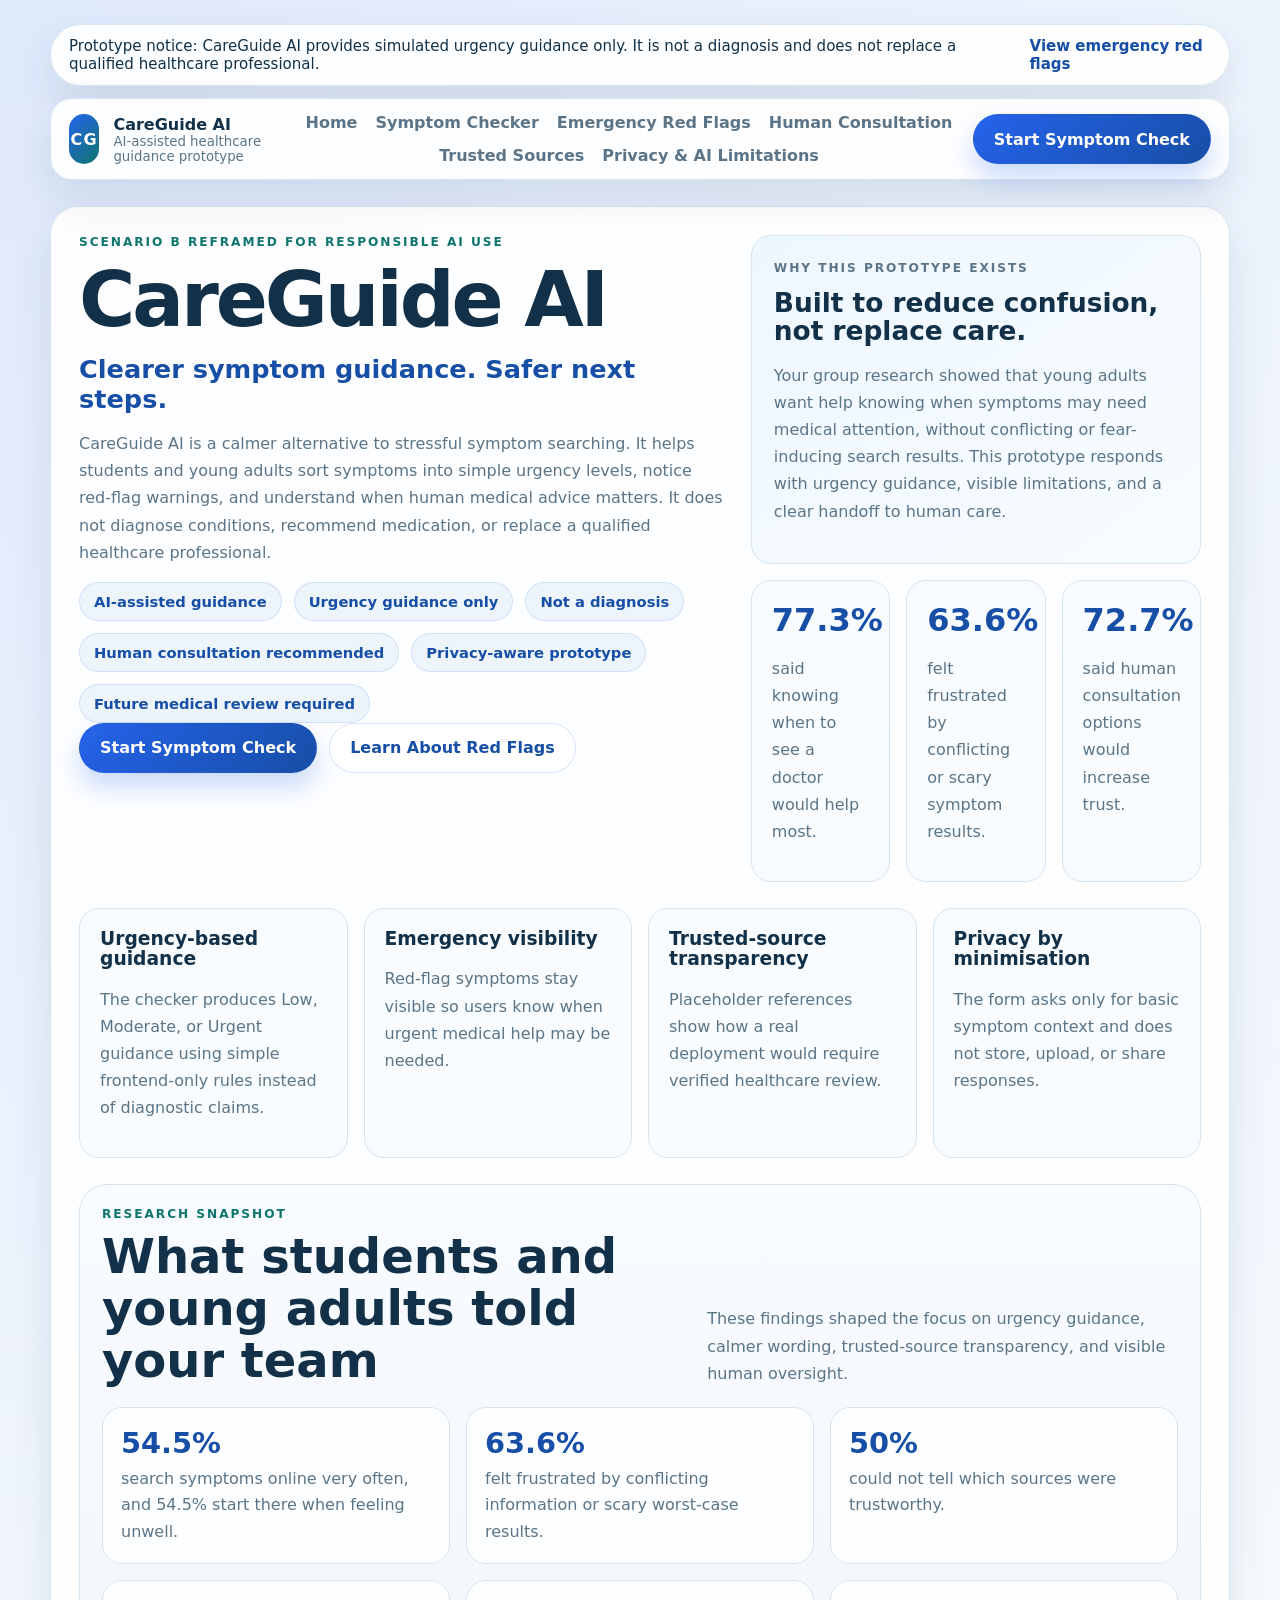
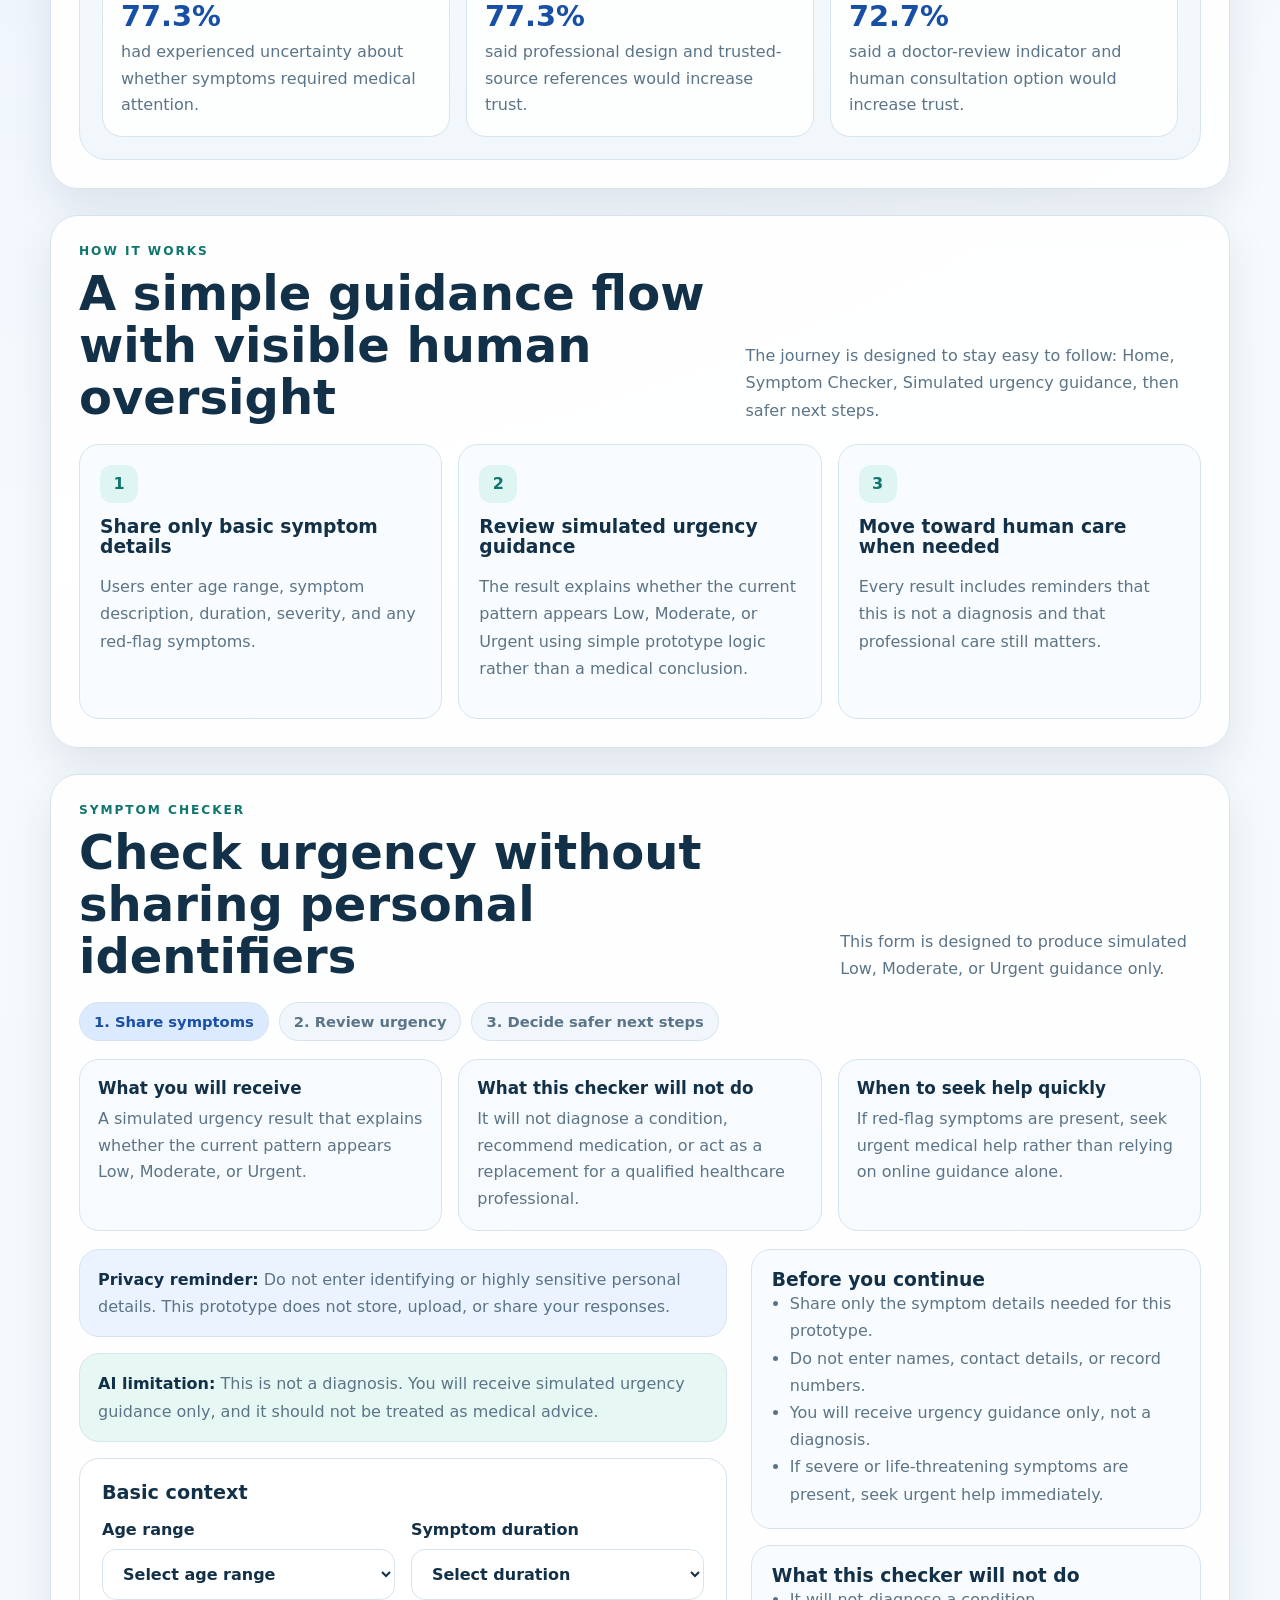
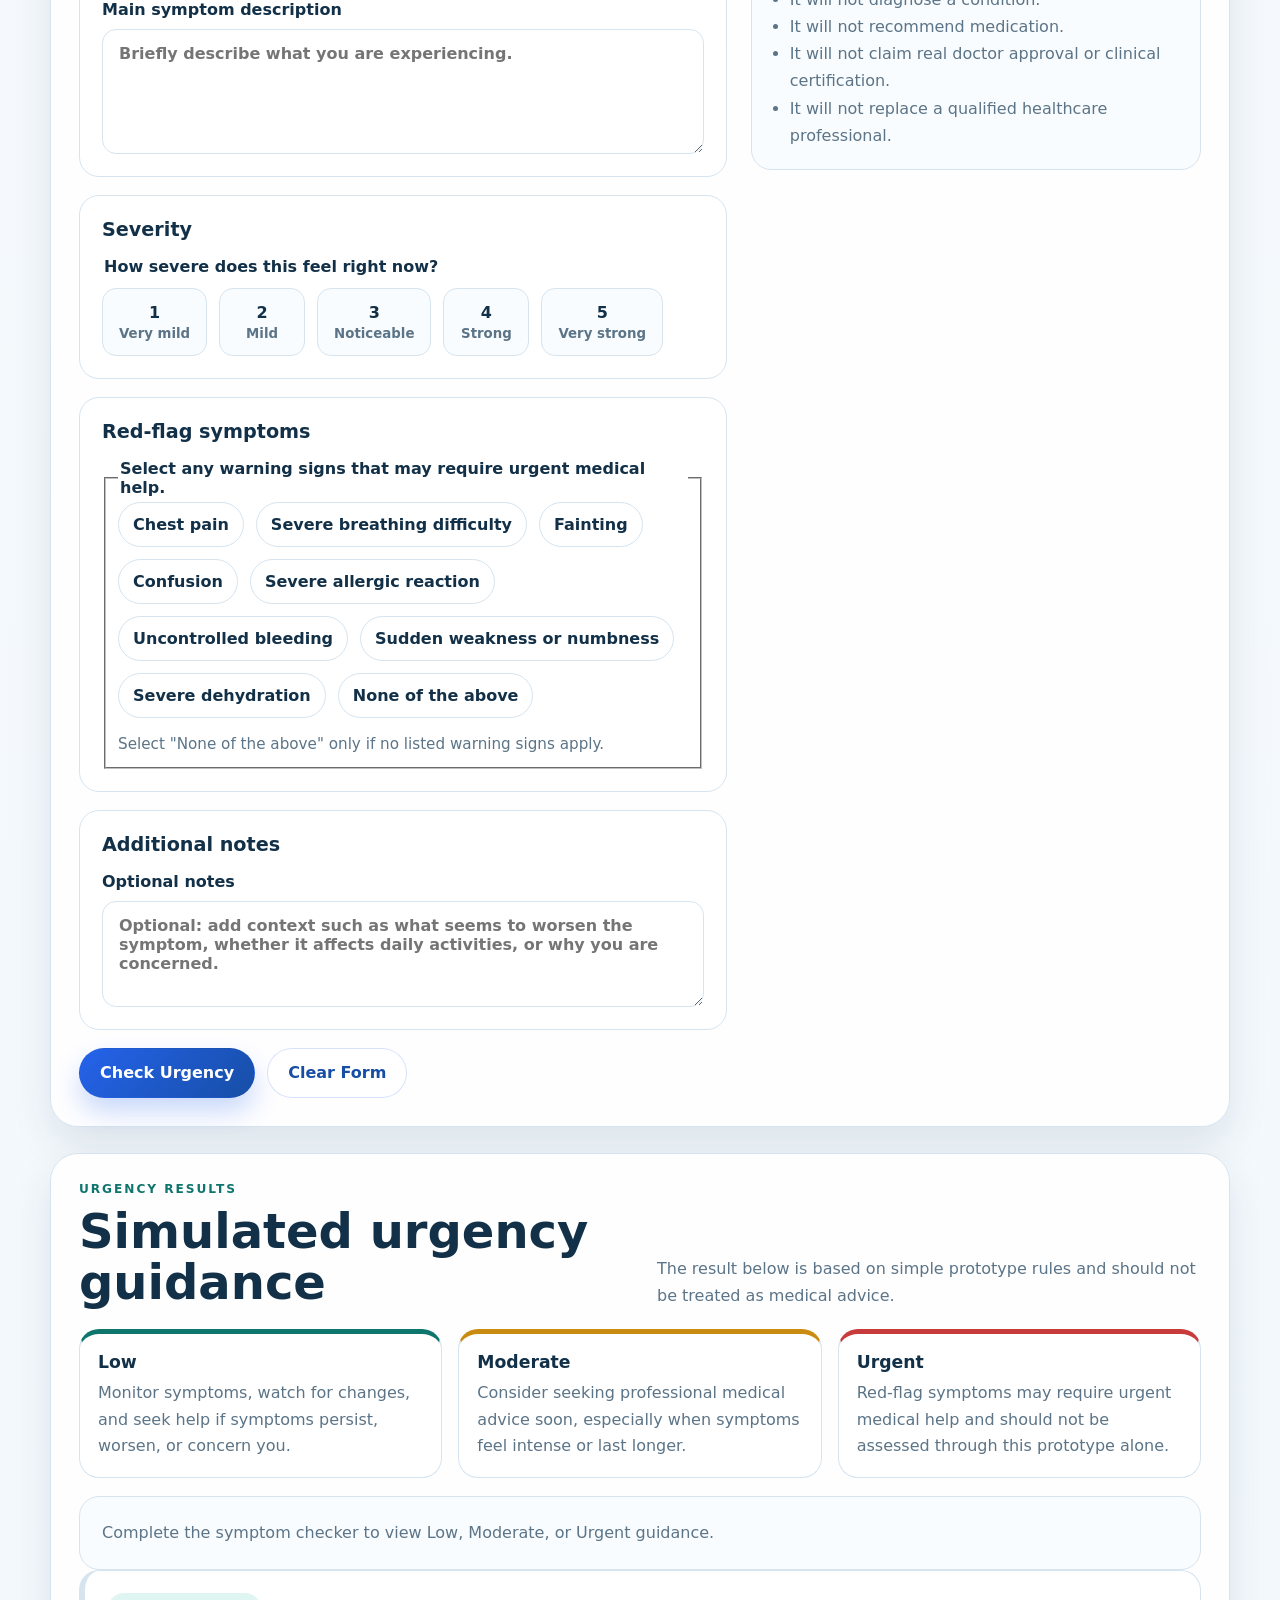
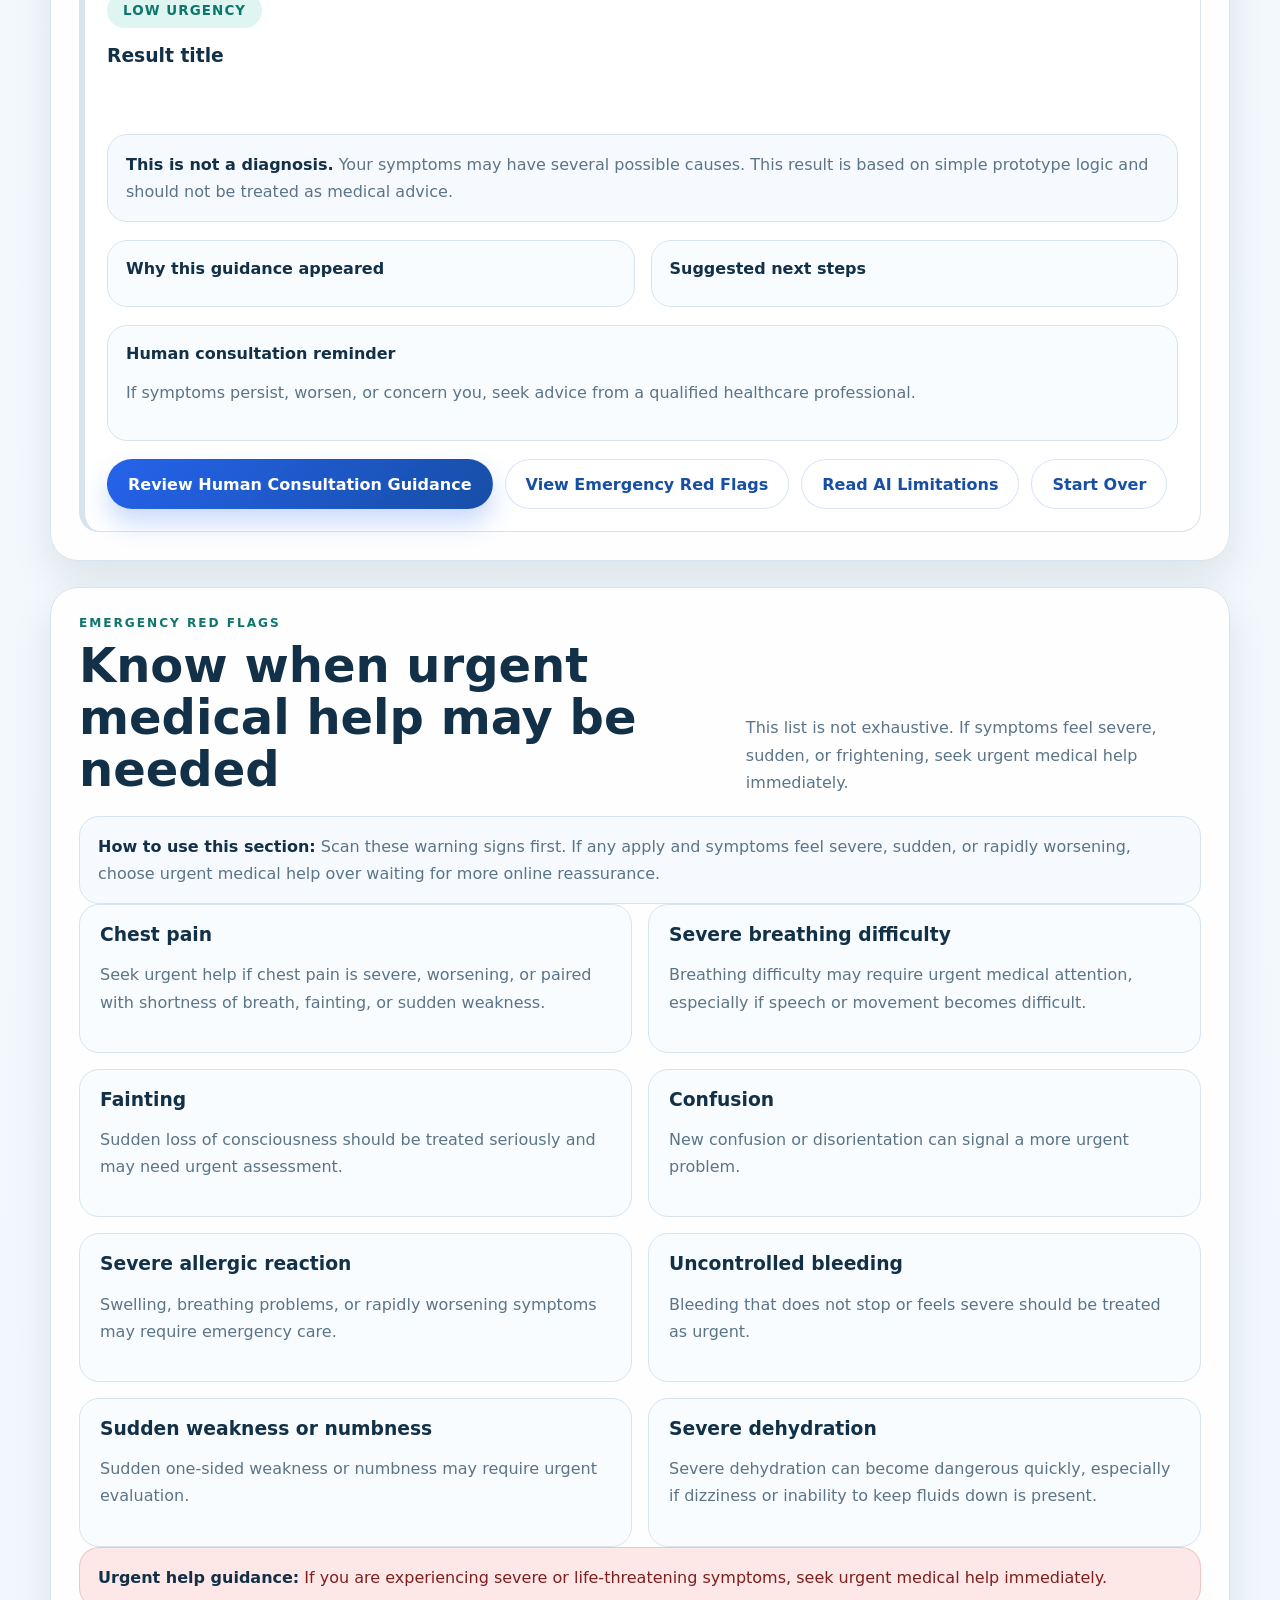
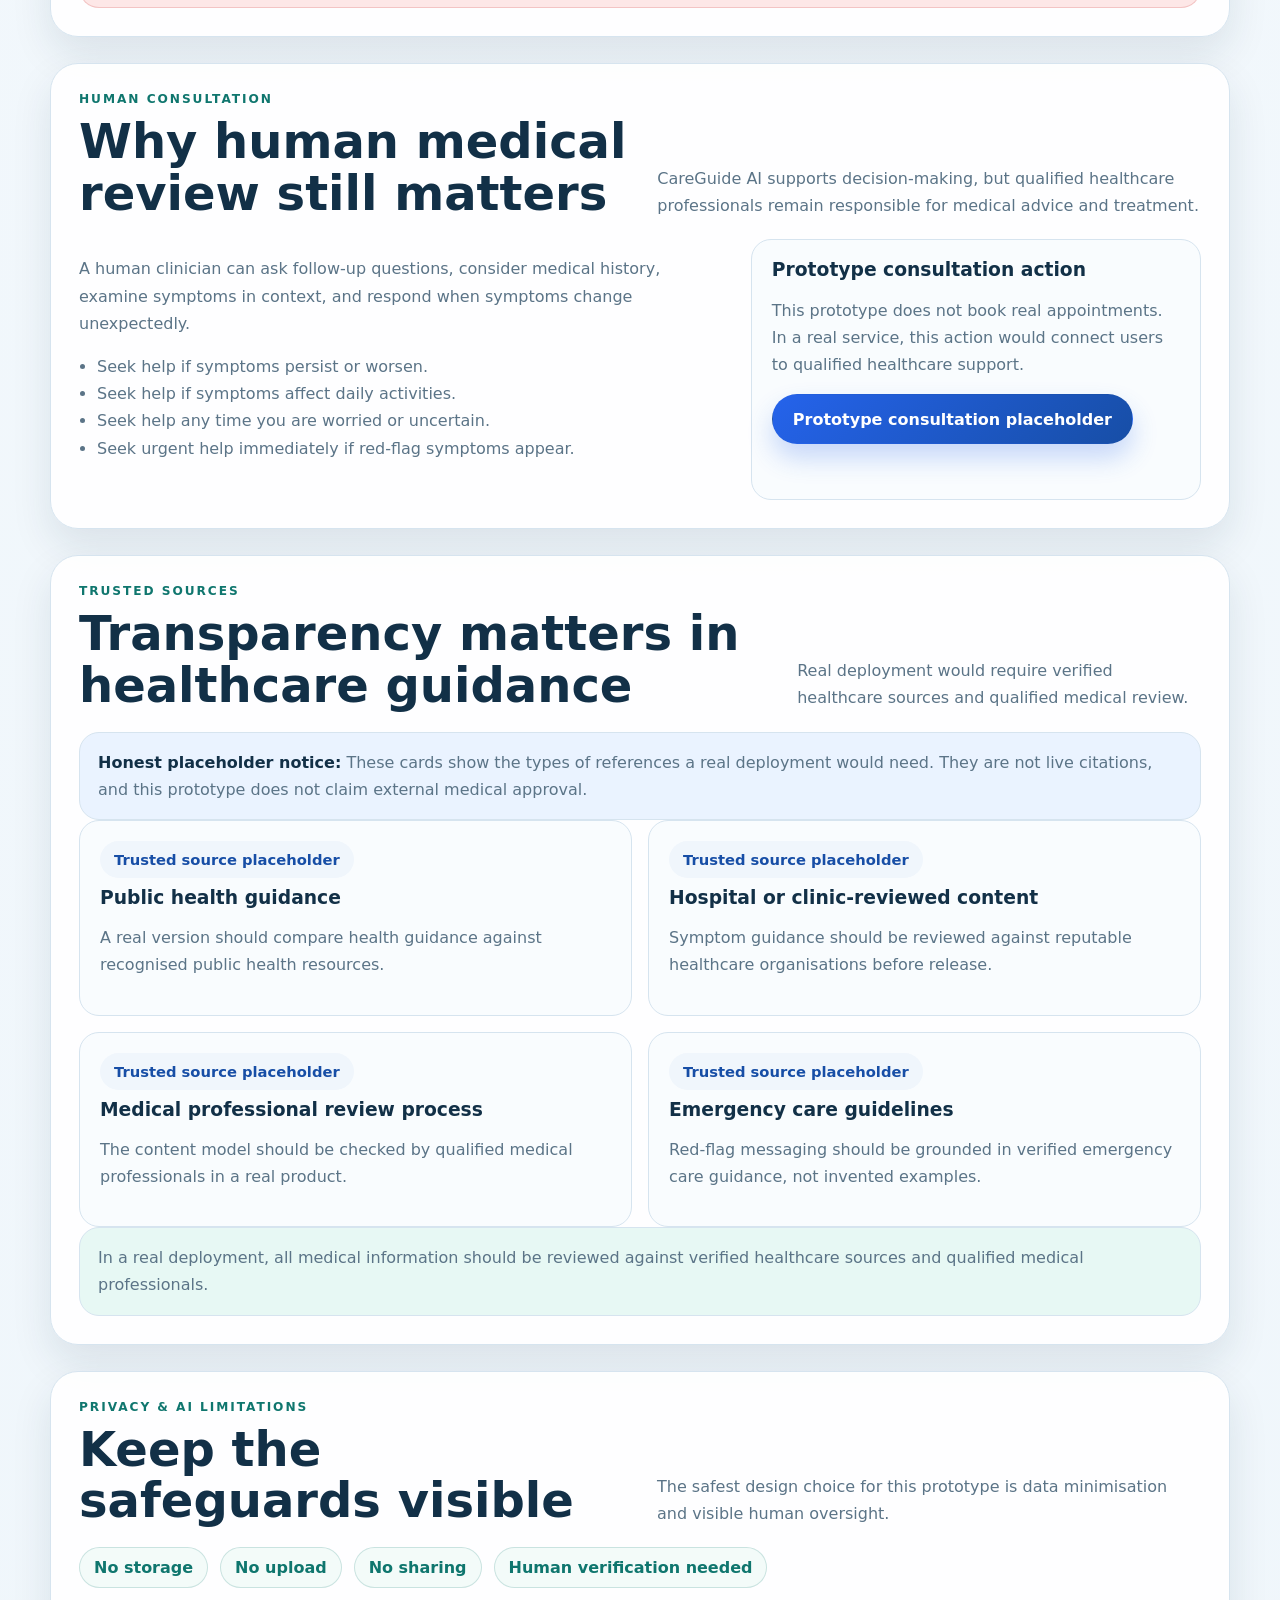
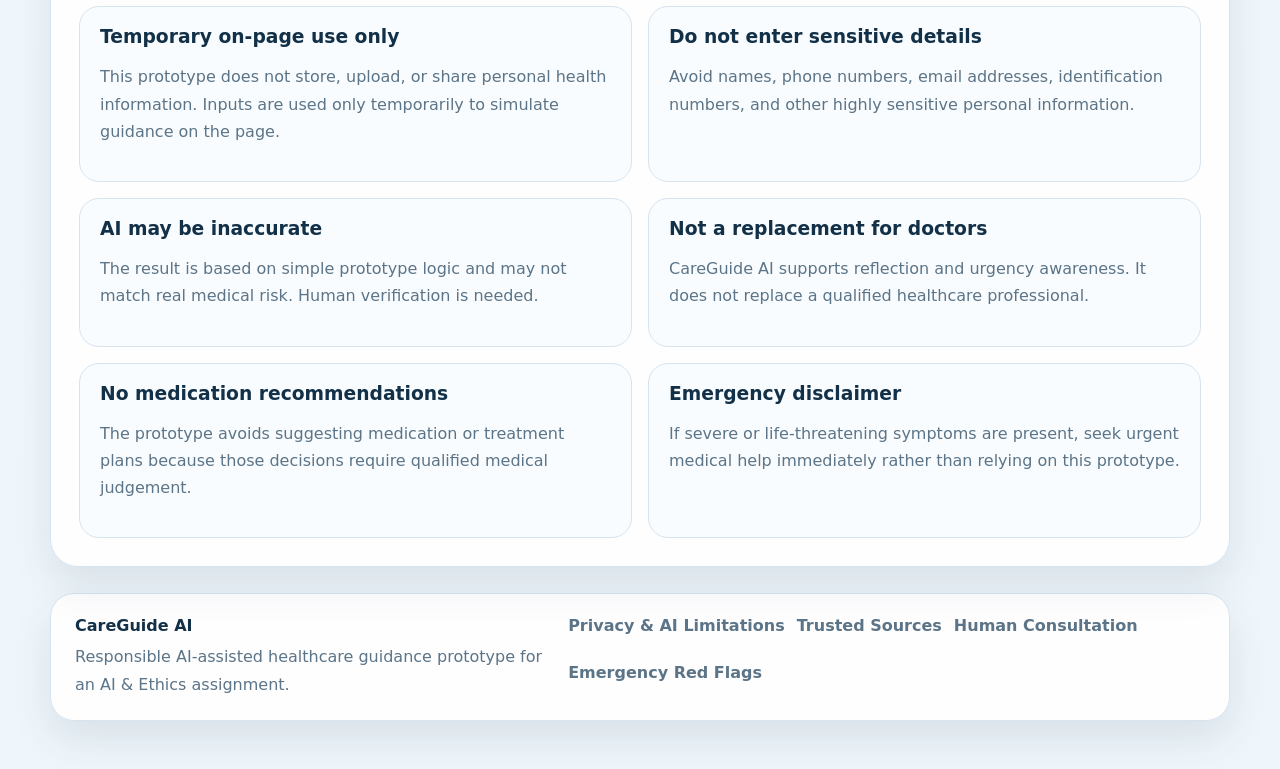
==== commit 0777eb12: "STAGE 3 — 4 C’S REFINEMENT PROMPT FOR CAREGUIDE AI" ====
--- a/index.html
+++ b/index.html
@@ -6,7 +6,7 @@
     <title>CareGuide AI | Clearer symptom guidance. Safer next steps.</title>
     <meta
       name="description"
-      content="CareGuide AI is a responsible AI-assisted healthcare guidance prototype that offers simulated urgency guidance, privacy reminders, and human consultation prompts."
+      content="CareGuide AI is a responsible AI-assisted healthcare guidance prototype that offers simulated urgency guidance, red-flag reminders, privacy safeguards, and human consultation prompts."
     />
     <link rel="stylesheet" href="styles.css" />
   </head>
@@ -56,15 +56,18 @@
               <p class="hero-text">
                 CareGuide AI is a calmer alternative to stressful symptom
                 searching. It helps students and young adults sort symptoms into
-                simple urgency levels, notice red-flag warnings, and remember
-                when human medical advice matters.
+                simple urgency levels, notice red-flag warnings, and understand
+                when human medical advice matters. It does not diagnose
+                conditions, recommend medication, or replace a qualified
+                healthcare professional.
               </p>
               <div class="badge-row" aria-label="Trust badges">
                 <span class="info-badge">AI-assisted guidance</span>
+                <span class="info-badge">Urgency guidance only</span>
                 <span class="info-badge">Not a diagnosis</span>
                 <span class="info-badge">Human consultation recommended</span>
                 <span class="info-badge">Privacy-aware prototype</span>
-                <span class="info-badge">Prototype doctor-review indicator</span>
+                <span class="info-badge">Future medical review required</span>
               </div>
               <div class="cta-row">
                 <a class="primary-button" href="#symptom-checker">
@@ -83,7 +86,9 @@
                 <p>
                   Your group research showed that young adults want help knowing
                   when symptoms may need medical attention, without conflicting
-                  or fear-inducing search results.
+                  or fear-inducing search results. This prototype responds with
+                  urgency guidance, visible limitations, and a clear handoff to
+                  human care.
                 </p>
               </div>
               <div class="hero-stats" aria-label="Research highlights">
@@ -108,7 +113,7 @@
               <h3>Urgency-based guidance</h3>
               <p>
                 The checker produces Low, Moderate, or Urgent guidance using
-                simple frontend-only rules.
+                simple frontend-only rules instead of diagnostic claims.
               </p>
             </article>
             <article class="feature-card">
@@ -132,6 +137,47 @@
                 upload, or share responses.
               </p>
             </article>
+          </div>
+
+          <div class="research-strip" aria-labelledby="research-title">
+            <div class="section-heading compact-heading">
+              <div>
+                <p class="eyebrow">Research snapshot</p>
+                <h2 id="research-title">What students and young adults told your team</h2>
+              </div>
+              <p class="section-copy">
+                These findings shaped the focus on urgency guidance, calmer
+                wording, trusted-source transparency, and visible human
+                oversight.
+              </p>
+            </div>
+
+            <div class="research-grid">
+              <article class="research-card">
+                <strong>54.5%</strong>
+                <p>search symptoms online very often, and 54.5% start there when feeling unwell.</p>
+              </article>
+              <article class="research-card">
+                <strong>63.6%</strong>
+                <p>felt frustrated by conflicting information or scary worst-case results.</p>
+              </article>
+              <article class="research-card">
+                <strong>50%</strong>
+                <p>could not tell which sources were trustworthy.</p>
+              </article>
+              <article class="research-card">
+                <strong>77.3%</strong>
+                <p>had experienced uncertainty about whether symptoms required medical attention.</p>
+              </article>
+              <article class="research-card">
+                <strong>77.3%</strong>
+                <p>said professional design and trusted-source references would increase trust.</p>
+              </article>
+              <article class="research-card">
+                <strong>72.7%</strong>
+                <p>said a doctor-review indicator and human consultation option would increase trust.</p>
+              </article>
+            </div>
           </div>
         </section>
 
@@ -142,8 +188,8 @@
               <h2 id="workflow-title">A simple guidance flow with visible human oversight</h2>
             </div>
             <p class="section-copy">
-              The prototype moves from symptom uncertainty to safer next steps
-              without claiming to diagnose illness.
+              The journey is designed to stay easy to follow: Home, Symptom
+              Checker, Simulated urgency guidance, then safer next steps.
             </p>
           </div>
 
@@ -161,7 +207,8 @@
               <h3>Review simulated urgency guidance</h3>
               <p>
                 The result explains whether the current pattern appears Low,
-                Moderate, or Urgent using simple prototype logic.
+                Moderate, or Urgent using simple prototype logic rather than a
+                medical conclusion.
               </p>
             </article>
             <article class="workflow-card">
@@ -183,10 +230,11 @@
           <div class="section-heading">
             <div>
               <p class="eyebrow">Symptom checker</p>
-              <h2 id="checker-title">Use the symptom checker carefully</h2>
+              <h2 id="checker-title">Check urgency without sharing personal identifiers</h2>
             </div>
             <p class="section-copy">
-              This form is designed for simulated urgency guidance only.
+              This form is designed to produce simulated Low, Moderate, or
+              Urgent guidance only.
             </p>
           </div>
 
@@ -194,6 +242,30 @@
             <span class="progress-pill active">1. Share symptoms</span>
             <span class="progress-pill">2. Review urgency</span>
             <span class="progress-pill">3. Decide safer next steps</span>
+          </div>
+
+          <div class="checker-overview" aria-label="Checker overview">
+            <article class="mini-card">
+              <h3>What you will receive</h3>
+              <p>
+                A simulated urgency result that explains whether the current
+                pattern appears Low, Moderate, or Urgent.
+              </p>
+            </article>
+            <article class="mini-card">
+              <h3>What this checker will not do</h3>
+              <p>
+                It will not diagnose a condition, recommend medication, or act
+                as a replacement for a qualified healthcare professional.
+              </p>
+            </article>
+            <article class="mini-card">
+              <h3>When to seek help quickly</h3>
+              <p>
+                If red-flag symptoms are present, seek urgent medical help
+                rather than relying on online guidance alone.
+              </p>
+            </article>
           </div>
 
           <div class="checker-layout">
@@ -201,14 +273,13 @@
               <div class="callout callout-blue">
                 <strong>Privacy reminder:</strong>
                 Do not enter identifying or highly sensitive personal details.
-                This prototype does not store your responses.
+                This prototype does not store, upload, or share your responses.
               </div>
 
               <div class="callout callout-teal">
                 <strong>AI limitation:</strong>
-                This is not a diagnosis. The guidance shown is simulated for
-                educational purposes and should not be treated as medical
-                advice.
+                This is not a diagnosis. You will receive simulated urgency
+                guidance only, and it should not be treated as medical advice.
               </div>
 
               <form id="guidance-form" novalidate>
@@ -292,7 +363,11 @@
 
                 <div class="form-section">
                   <h3>Red-flag symptoms</h3>
-                  <fieldset id="red-flag-group" class="chip-fieldset">
+                  <fieldset
+                    id="red-flag-group"
+                    class="chip-fieldset"
+                    aria-describedby="red-flag-hint"
+                  >
                     <legend>
                       Select any warning signs that may require urgent medical
                       help.
@@ -359,6 +434,10 @@
                         <span>None of the above</span>
                       </label>
                     </div>
+                    <p id="red-flag-hint" class="field-hint">
+                      Select "None of the above" only if no listed warning
+                      signs apply.
+                    </p>
                   </fieldset>
                 </div>
 
@@ -392,6 +471,7 @@
                 <ul>
                   <li>Share only the symptom details needed for this prototype.</li>
                   <li>Do not enter names, contact details, or record numbers.</li>
+                  <li>You will receive urgency guidance only, not a diagnosis.</li>
                   <li>If severe or life-threatening symptoms are present, seek urgent help immediately.</li>
                 </ul>
               </div>
@@ -400,6 +480,7 @@
                 <ul>
                   <li>It will not diagnose a condition.</li>
                   <li>It will not recommend medication.</li>
+                  <li>It will not claim real doctor approval or clinical certification.</li>
                   <li>It will not replace a qualified healthcare professional.</li>
                 </ul>
               </div>
@@ -423,12 +504,36 @@
             </p>
           </div>
 
+          <div class="urgency-guide" aria-label="Urgency levels explained">
+            <article class="urgency-guide-card urgency-guide-low">
+              <h3>Low</h3>
+              <p>
+                Monitor symptoms, watch for changes, and seek help if symptoms
+                persist, worsen, or concern you.
+              </p>
+            </article>
+            <article class="urgency-guide-card urgency-guide-moderate">
+              <h3>Moderate</h3>
+              <p>
+                Consider seeking professional medical advice soon, especially
+                when symptoms feel intense or last longer.
+              </p>
+            </article>
+            <article class="urgency-guide-card urgency-guide-urgent">
+              <h3>Urgent</h3>
+              <p>
+                Red-flag symptoms may require urgent medical help and should not
+                be assessed through this prototype alone.
+              </p>
+            </article>
+          </div>
+
           <div id="result-empty" class="empty-state">
             Complete the symptom checker to view Low, Moderate, or Urgent
             guidance.
           </div>
 
-          <div id="result-card" class="result-card" hidden>
+          <div id="result-card" class="result-card" hidden tabindex="-1">
             <div id="result-pill" class="urgency-pill urgency-pill-low">
               Low urgency
             </div>
@@ -468,7 +573,7 @@
 
             <div class="result-actions">
               <a class="primary-button" href="#human-consultation">
-                Consult a Human Doctor
+                Review Human Consultation Guidance
               </a>
               <a class="secondary-button" href="#emergency-red-flags">
                 View Emergency Red Flags
@@ -499,6 +604,13 @@
             </p>
           </div>
 
+          <div class="callout callout-plain">
+            <strong>How to use this section:</strong>
+            Scan these warning signs first. If any apply and symptoms feel
+            severe, sudden, or rapidly worsening, choose urgent medical help
+            over waiting for more online reassurance.
+          </div>
+
           <div class="red-flag-grid">
             <article class="red-flag-card">
               <h3>Chest pain</h3>
@@ -627,6 +739,13 @@
             </p>
           </div>
 
+          <div class="callout callout-blue">
+            <strong>Honest placeholder notice:</strong>
+            These cards show the types of references a real deployment would
+            need. They are not live citations, and this prototype does not
+            claim external medical approval.
+          </div>
+
           <div class="source-grid">
             <article class="source-card">
               <span class="source-badge">Trusted source placeholder</span>
@@ -685,9 +804,16 @@
             </p>
           </div>
 
+          <div class="signal-row" aria-label="Privacy and limitation signals">
+            <span class="signal-badge">No storage</span>
+            <span class="signal-badge">No upload</span>
+            <span class="signal-badge">No sharing</span>
+            <span class="signal-badge">Human verification needed</span>
+          </div>
+
           <div class="limitations-grid">
             <article class="limit-card">
-              <h3>No real data storage</h3>
+              <h3>Temporary on-page use only</h3>
               <p>
                 This prototype does not store, upload, or share personal health
                 information. Inputs are used only temporarily to simulate
@@ -718,7 +844,7 @@
             <article class="limit-card">
               <h3>No medication recommendations</h3>
               <p>
-                The prototype avoids prescribing drugs or giving treatment plans
+                The prototype avoids suggesting medication or treatment plans
                 because those decisions require qualified medical judgement.
               </p>
             </article>
--- a/styles.css
+++ b/styles.css
@@ -329,6 +329,9 @@
 
 .hero-stats,
 .feature-grid,
+.research-grid,
+.checker-overview,
+.urgency-guide,
 .workflow-grid,
 .red-flag-grid,
 .source-grid,
@@ -346,6 +349,22 @@
   margin-top: 26px;
 }
 
+.research-strip {
+  margin-top: 26px;
+  padding: 22px;
+  border: 1px solid var(--line);
+  border-radius: var(--radius-xl);
+  background: linear-gradient(180deg, #f8fbff 0%, #f1f7fb 100%);
+}
+
+.compact-heading {
+  margin-bottom: 16px;
+}
+
+.research-grid {
+  grid-template-columns: repeat(3, minmax(0, 1fr));
+}
+
 .workflow-grid {
   grid-template-columns: repeat(3, minmax(0, 1fr));
 }
@@ -357,6 +376,7 @@
 }
 
 .stat-card,
+.research-card,
 .feature-card,
 .workflow-card,
 .side-card,
@@ -372,6 +392,26 @@
   margin-bottom: 8px;
   font-size: 2rem;
   color: var(--blue-deep);
+}
+
+.research-card {
+  padding: 18px;
+  border: 1px solid var(--line);
+  border-radius: var(--radius-lg);
+  background: rgba(255, 255, 255, 0.86);
+}
+
+.research-card strong {
+  display: block;
+  margin-bottom: 6px;
+  font-size: 1.8rem;
+  color: var(--blue-deep);
+}
+
+.research-card p {
+  margin: 0;
+  color: var(--muted);
+  line-height: 1.65;
 }
 
 .section-heading {
@@ -410,6 +450,29 @@
   margin-bottom: 18px;
 }
 
+.checker-overview {
+  grid-template-columns: repeat(3, minmax(0, 1fr));
+  margin-bottom: 18px;
+}
+
+.mini-card {
+  padding: 18px;
+  border: 1px solid var(--line);
+  border-radius: var(--radius-lg);
+  background: #f8fbfe;
+}
+
+.mini-card h3 {
+  margin: 0 0 8px;
+  font-size: 1.05rem;
+}
+
+.mini-card p {
+  margin: 0;
+  color: var(--muted);
+  line-height: 1.65;
+}
+
 .progress-pill {
   background: #f0f6fc;
   color: var(--muted);
@@ -590,6 +653,13 @@
 .chip-neutral input:checked + span {
   background: #eef5f9;
   color: var(--text);
+}
+
+.field-hint {
+  margin: 14px 0 0;
+  color: var(--muted);
+  font-size: 0.95rem;
+  line-height: 1.6;
 }
 
 .side-card ul,
@@ -651,11 +721,59 @@
   color: #8f2323;
 }
 
+.urgency-guide {
+  grid-template-columns: repeat(3, minmax(0, 1fr));
+  margin-bottom: 18px;
+}
+
+.urgency-guide-card {
+  padding: 18px;
+  border: 1px solid var(--line);
+  border-radius: var(--radius-lg);
+  background: #fff;
+}
+
+.urgency-guide-card h3 {
+  margin: 0 0 8px;
+  font-size: 1.08rem;
+}
+
+.urgency-guide-card p {
+  margin: 0;
+  color: var(--muted);
+  line-height: 1.65;
+}
+
+.urgency-guide-low {
+  border-top: 5px solid var(--teal);
+}
+
+.urgency-guide-moderate {
+  border-top: 5px solid var(--amber);
+}
+
+.urgency-guide-urgent {
+  border-top: 5px solid var(--red);
+}
+
 .result-card {
   padding: 22px;
   display: grid;
   gap: 18px;
   background: #fff;
+  border-left-width: 6px;
+}
+
+.result-card-low {
+  border-left-color: rgba(15, 118, 110, 0.6);
+}
+
+.result-card-moderate {
+  border-left-color: rgba(201, 139, 16, 0.6);
+}
+
+.result-card-urgent {
+  border-left-color: rgba(199, 59, 59, 0.6);
 }
 
 .result-grid {
@@ -705,6 +823,24 @@
   margin-bottom: 10px;
   background: #f0f6fc;
   color: var(--blue-deep);
+}
+
+.signal-row {
+  display: flex;
+  flex-wrap: wrap;
+  gap: 12px;
+  margin-bottom: 18px;
+}
+
+.signal-badge {
+  display: inline-flex;
+  align-items: center;
+  padding: 10px 14px;
+  border-radius: 999px;
+  border: 1px solid rgba(15, 118, 110, 0.18);
+  background: #f3fbf9;
+  color: var(--teal);
+  font-weight: 700;
 }
 
 .site-footer {
@@ -746,6 +882,9 @@
   .checker-layout,
   .consultation-layout,
   .feature-grid,
+  .research-grid,
+  .checker-overview,
+  .urgency-guide,
   .workflow-grid,
   .hero-stats,
   .red-flag-grid,
@@ -779,6 +918,8 @@
   }
 
   .notice-banner {
+    flex-direction: column;
+    align-items: flex-start;
     border-radius: 24px;
   }
 
@@ -798,6 +939,19 @@
     width: 100%;
   }
 
+  .nav-links {
+    display: grid;
+    grid-template-columns: 1fr;
+    gap: 10px;
+  }
+
+  .nav-links a {
+    padding: 10px 12px;
+    border: 1px solid var(--line);
+    border-radius: 12px;
+    background: #fff;
+  }
+
   .nav-cta,
   .primary-button,
   .secondary-button {
